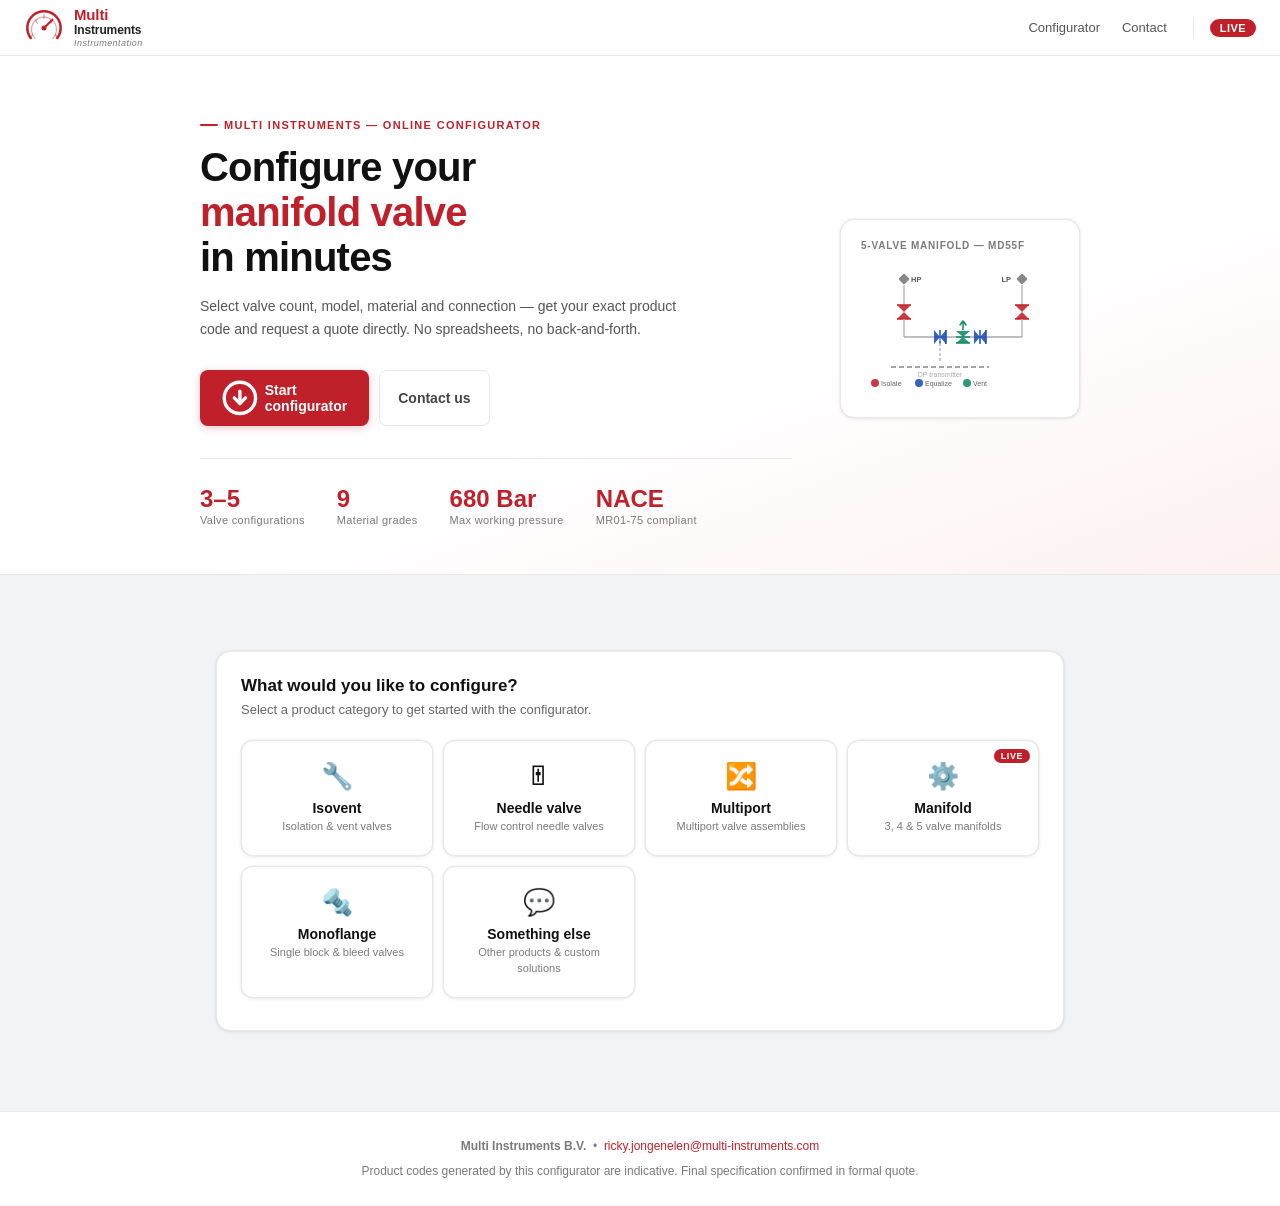
==== index.html @ bb95f956 "Add Multi Instruments product configurator website - index.html: full page with sticky topbar, gauge" ====
<!DOCTYPE html>
<html lang="en">
<head>
<meta charset="UTF-8">
<meta name="viewport" content="width=device-width,initial-scale=1">
<title>Multi Instruments — Product Configurator</title>
<link rel="stylesheet" href="style.css">
</head>
<body>

<!-- ── Topbar ──────────────────────────────────────────── -->
<header class="topbar">
  <a class="logo-wrap" href="#" onclick="reset();return false;">
    <!-- Multi Instruments logo mark -->
    <svg class="logo-mark" viewBox="0 0 48 48" fill="none" xmlns="http://www.w3.org/2000/svg">
      <!-- Outer arc (gauge face) -->
      <path d="M8 36 A20 20 0 1 1 40 36" stroke="#C0202A" stroke-width="3" fill="none" stroke-linecap="round"/>
      <!-- Inner arc -->
      <path d="M13 36 A15 15 0 1 1 35 36" stroke="#C0202A" stroke-width="1.5" fill="none" stroke-linecap="round" opacity="0.4"/>
      <!-- Gauge pointer -->
      <line x1="24" y1="24" x2="34" y2="14" stroke="#C0202A" stroke-width="2.5" stroke-linecap="round"/>
      <circle cx="24" cy="24" r="3" fill="#C0202A"/>
      <!-- Tick marks -->
      <line x1="8"  y1="36" x2="10" y2="32" stroke="#C0202A" stroke-width="1.5" stroke-linecap="round" opacity="0.5"/>
      <line x1="40" y1="36" x2="38" y2="32" stroke="#C0202A" stroke-width="1.5" stroke-linecap="round" opacity="0.5"/>
      <line x1="14" y1="15" x2="16" y2="18" stroke="#C0202A" stroke-width="1.5" stroke-linecap="round" opacity="0.5"/>
      <line x1="34" y1="15" x2="32" y2="18" stroke="#C0202A" stroke-width="1.5" stroke-linecap="round" opacity="0.5"/>
      <line x1="24" y1="8"  x2="24" y2="12" stroke="#C0202A" stroke-width="1.5" stroke-linecap="round" opacity="0.5"/>
    </svg>
    <div class="logo-text">
      <span class="l1">Multi</span>
      <span class="l2">Instruments</span>
      <span class="l3">Instrumentation</span>
    </div>
  </a>

  <div class="topbar-right">
    <nav class="topbar-nav">
      <a href="#configurator">Configurator</a>
      <a href="mailto:ricky.jongenelen@multi-instruments.com">Contact</a>
    </nav>
    <div class="topbar-divider"></div>
    <span class="topbar-badge">LIVE</span>
  </div>
</header>

<!-- ── Hero ────────────────────────────────────────────── -->
<section class="hero">
  <div class="hero-inner">
    <div class="hero-content">
      <div class="hero-eyebrow">Multi Instruments — Online Configurator</div>
      <h1>Configure your<br><em>manifold valve</em><br>in minutes</h1>
      <p class="hero-sub">
        Select valve count, model, material and connection — get your exact product code and request a quote directly. No spreadsheets, no back-and-forth.
      </p>
      <div class="hero-actions">
        <a class="btn-hero" href="#configurator">
          <svg viewBox="0 0 16 16" fill="none" xmlns="http://www.w3.org/2000/svg">
            <circle cx="8" cy="8" r="7" stroke="white" stroke-width="1.5"/>
            <polyline points="5.5,8 8,10.5 10.5,8" stroke="white" stroke-width="1.5" stroke-linecap="round" stroke-linejoin="round"/>
            <line x1="8" y1="5" x2="8" y2="10.5" stroke="white" stroke-width="1.5" stroke-linecap="round"/>
          </svg>
          Start configurator
        </a>
        <a class="btn-hero-ghost" href="mailto:ricky.jongenelen@multi-instruments.com">
          Contact us
        </a>
      </div>

      <div class="hero-specs">
        <div class="hero-spec">
          <div class="val">3–5</div>
          <div class="lbl">Valve configurations</div>
        </div>
        <div class="hero-spec">
          <div class="val">9</div>
          <div class="lbl">Material grades</div>
        </div>
        <div class="hero-spec">
          <div class="val">680 Bar</div>
          <div class="lbl">Max working pressure</div>
        </div>
        <div class="hero-spec">
          <div class="val">NACE</div>
          <div class="lbl">MR01-75 compliant</div>
        </div>
      </div>
    </div>

    <!-- Hero visual: mini manifold schematic -->
    <div class="hero-visual">
      <div class="hero-visual-inner">
        <div class="hero-visual-label">5-valve manifold — MD55F</div>
        <svg width="212" height="130" viewBox="0 0 212 130" xmlns="http://www.w3.org/2000/svg">
          <!-- Process connections -->
          <rect x="39" y="12" width="8" height="8" rx="1" fill="#888" transform="rotate(45,43,16)"/>
          <text x="50" y="19" font-size="7.5" font-weight="700" fill="#555" font-family="Arial,sans-serif">HP</text>
          <rect x="157" y="12" width="8" height="8" rx="1" fill="#888" transform="rotate(45,161,16)"/>
          <text x="150" y="19" font-size="7.5" font-weight="700" fill="#555" font-family="Arial,sans-serif" text-anchor="end">LP</text>

          <!-- Stems: process → ISO valves -->
          <line x1="43" y1="22" x2="43" y2="42" stroke="#bbb" stroke-width="1.5"/>
          <line x1="161" y1="22" x2="161" y2="42" stroke="#bbb" stroke-width="1.5"/>

          <!-- ISO valves (red bowtie, vertical) -->
          <line x1="36" y1="42" x2="50" y2="42" stroke="#C0202A" stroke-width="1.5"/>
          <polygon points="36,42 50,42 43,49" fill="#C0202A" opacity="0.88"/>
          <polygon points="36,56 50,56 43,49" fill="#C0202A" opacity="0.88"/>
          <line x1="36" y1="56" x2="50" y2="56" stroke="#C0202A" stroke-width="1.5"/>

          <line x1="154" y1="42" x2="168" y2="42" stroke="#C0202A" stroke-width="1.5"/>
          <polygon points="154,42 168,42 161,49" fill="#C0202A" opacity="0.88"/>
          <polygon points="154,56 168,56 161,49" fill="#C0202A" opacity="0.88"/>
          <line x1="154" y1="56" x2="168" y2="56" stroke="#C0202A" stroke-width="1.5"/>

          <!-- Stems: ISO → body -->
          <line x1="43" y1="56" x2="43" y2="74" stroke="#bbb" stroke-width="1.5"/>
          <line x1="161" y1="56" x2="161" y2="74" stroke="#bbb" stroke-width="1.5"/>

          <!-- Manifold body -->
          <line x1="43" y1="74" x2="161" y2="74" stroke="#aaa" stroke-width="1.5"/>

          <!-- EQ1 (blue, horizontal) -->
          <line x1="79" y1="67" x2="79" y2="81" stroke="#1a4db8" stroke-width="1.5"/>
          <polygon points="73,67 73,81 79,74" fill="#1a4db8" opacity="0.88"/>
          <polygon points="85,67 85,81 79,74" fill="#1a4db8" opacity="0.88"/>
          <line x1="85" y1="67" x2="85" y2="81" stroke="#1a4db8" stroke-width="1.5"/>

          <!-- VENT (green, vertical + arrow) -->
          <line x1="95" y1="74" x2="109" y2="74" stroke="#0e8a65" stroke-width="1.5"/>
          <polygon points="95,68 109,68 102,74" fill="#0e8a65" opacity="0.88"/>
          <polygon points="95,80 109,80 102,74" fill="#0e8a65" opacity="0.88"/>
          <line x1="95" y1="80" x2="109" y2="80" stroke="#0e8a65" stroke-width="1.5"/>
          <!-- vent arrow up -->
          <line x1="102" y1="58" x2="102" y2="67" stroke="#0e8a65" stroke-width="1.5"/>
          <polyline points="99,62 102,58 105,62" stroke="#0e8a65" stroke-width="1.5" fill="none" stroke-linecap="round" stroke-linejoin="round"/>

          <!-- EQ2 (blue, horizontal) -->
          <line x1="119" y1="67" x2="119" y2="81" stroke="#1a4db8" stroke-width="1.5"/>
          <polygon points="113,67 113,81 119,74" fill="#1a4db8" opacity="0.88"/>
          <polygon points="125,67 125,81 119,74" fill="#1a4db8" opacity="0.88"/>
          <line x1="125" y1="67" x2="125" y2="81" stroke="#1a4db8" stroke-width="1.5"/>

          <!-- Stem: body → instrument -->
          <line x1="79" y1="75" x2="79" y2="100" stroke="#bbb" stroke-width="1.5" stroke-dasharray="3,2"/>

          <!-- Instrument -->
          <line x1="30" y1="104" x2="128" y2="104" stroke="#888" stroke-width="1.5" stroke-dasharray="5,3"/>
          <text x="79" y="114" font-size="7" fill="#aaa" font-family="Arial,sans-serif" text-anchor="middle">DP transmitter</text>

          <!-- Legend -->
          <circle cx="14" cy="120" r="4" fill="#C0202A" opacity="0.88"/>
          <text x="20" y="123" font-size="7" fill="#666" font-family="Arial,sans-serif">Isolate</text>
          <circle cx="58" cy="120" r="4" fill="#1a4db8" opacity="0.88"/>
          <text x="64" y="123" font-size="7" fill="#666" font-family="Arial,sans-serif">Equalize</text>
          <circle cx="106" cy="120" r="4" fill="#0e8a65" opacity="0.88"/>
          <text x="112" y="123" font-size="7" fill="#666" font-family="Arial,sans-serif">Vent</text>
        </svg>
      </div>
    </div>
  </div>
</section>

<!-- ── Configurator ─────────────────────────────────────── -->
<section id="configurator">
  <div class="main">
    <div class="step-header">
      <div class="prog" id="prog"></div>
      <div class="prog-meta">
        <div class="prog-label" id="prog-label"></div>
        <div class="code-pill" id="code-pill" style="opacity:0">—</div>
      </div>
    </div>
    <div id="ct"></div>
  </div>
</section>

<!-- ── Footer ──────────────────────────────────────────── -->
<footer class="footer">
  <p>
    <strong>Multi Instruments B.V.</strong> &nbsp;&bull;&nbsp;
    <a href="mailto:ricky.jongenelen@multi-instruments.com">ricky.jongenelen@multi-instruments.com</a>
  </p>
  <p style="margin-top:4px;">Product codes generated by this configurator are indicative. Final specification confirmed in formal quote.</p>
</footer>

<script src="configurator.js"></script>
<script>render();</script>
</body>
</html>
---- style.css ----
/* ── Reset & Base ───────────────────────────────────────── */
*, *::before, *::after { box-sizing: border-box; margin: 0; padding: 0; }

:root {
  --red:     #C0202A;
  --red-dk:  #9a1820;
  --red-lt:  rgba(192,32,42,.08);
  --blue:    #1a4db8;
  --green:   #0e8a65;
  --border:  #e8e8e8;
  --bg:      #f2f3f5;
  --text:    #111;
  --muted:   #7a7a7a;
  --card-shadow: 0 1px 4px rgba(0,0,0,.07), 0 0 0 .5px rgba(0,0,0,.06);
}

html { scroll-behavior: smooth; }
body {
  font-family: Arial, sans-serif;
  background: var(--bg);
  color: var(--text);
  min-height: 100vh;
  -webkit-font-smoothing: antialiased;
}

/* ── Topbar ─────────────────────────────────────────────── */
.topbar {
  background: #fff;
  border-bottom: 1px solid var(--border);
  padding: 0 1.5rem;
  height: 56px;
  display: flex;
  align-items: center;
  justify-content: space-between;
  position: sticky;
  top: 0;
  z-index: 100;
}

.logo-wrap {
  display: flex;
  align-items: center;
  gap: 10px;
  text-decoration: none;
}
.logo-mark { width: 40px; height: 40px; flex-shrink: 0; }

.logo-text { display: flex; flex-direction: column; gap: 0; }
.logo-text .l1 {
  font-size: 15px; font-weight: 900; color: var(--red);
  font-family: "Arial Black", sans-serif;
  line-height: 1.1; letter-spacing: -.01em;
}
.logo-text .l2 {
  font-size: 12px; font-weight: 900; color: #222;
  font-family: "Arial Black", sans-serif;
  line-height: 1.1; letter-spacing: -.01em;
}
.logo-text .l3 {
  font-size: 9px; color: var(--muted);
  font-style: italic; letter-spacing: .05em; margin-top: 1px;
}

.topbar-right { display: flex; align-items: center; gap: 1rem; }
.topbar-nav { display: flex; gap: 2px; }
.topbar-nav a {
  font-size: 13px; color: #555; text-decoration: none;
  padding: 5px 10px; border-radius: 6px;
  transition: background .15s, color .15s;
}
.topbar-nav a:hover { background: var(--red-lt); color: var(--red); }

.topbar-divider { width: 1px; height: 20px; background: var(--border); }
.topbar-badge {
  font-size: 11px; background: var(--red); color: #fff;
  padding: 3px 10px; border-radius: 20px;
  font-weight: 700; letter-spacing: .04em;
}

/* ── Hero ───────────────────────────────────────────────── */
.hero {
  background: linear-gradient(160deg, #fff 60%, #fdf1f2 100%);
  border-bottom: 1px solid var(--border);
  padding: 3.5rem 1.5rem 3rem;
}

.hero-inner {
  max-width: 880px;
  margin: 0 auto;
  display: grid;
  grid-template-columns: 1fr auto;
  gap: 3rem;
  align-items: center;
}

.hero-eyebrow {
  display: inline-flex; align-items: center; gap: 6px;
  font-size: 11px; font-weight: 700; letter-spacing: .12em;
  text-transform: uppercase; color: var(--red);
  margin-bottom: .85rem;
}
.hero-eyebrow::before {
  content: ""; width: 18px; height: 2px; background: var(--red); border-radius: 1px;
}

.hero h1 {
  font-size: clamp(1.65rem, 3.5vw, 2.5rem);
  font-weight: 900;
  font-family: "Arial Black", sans-serif;
  color: var(--text);
  line-height: 1.13;
  margin-bottom: .9rem;
  letter-spacing: -.02em;
}
.hero h1 em { font-style: normal; color: var(--red); }

.hero-sub {
  font-size: 14px; color: #555; max-width: 480px;
  line-height: 1.7; margin-bottom: 1.75rem;
}

.hero-actions { display: flex; gap: 10px; flex-wrap: wrap; }

.btn-hero {
  display: inline-flex; align-items: center; gap: 7px;
  background: var(--red); color: #fff;
  padding: 10px 22px; border-radius: 8px;
  font-size: 14px; font-weight: 700; text-decoration: none;
  border: none; cursor: pointer; font-family: inherit;
  transition: background .15s, transform .1s, box-shadow .15s;
  box-shadow: 0 2px 8px rgba(192,32,42,.25);
}
.btn-hero:hover { background: var(--red-dk); transform: translateY(-1px); box-shadow: 0 4px 14px rgba(192,32,42,.3); }

.btn-hero-ghost {
  display: inline-flex; align-items: center; gap: 7px;
  background: transparent; color: #444;
  padding: 10px 18px; border-radius: 8px;
  font-size: 14px; font-weight: 600; text-decoration: none;
  border: 1px solid var(--border); cursor: pointer; font-family: inherit;
  transition: background .15s, border-color .15s;
}
.btn-hero-ghost:hover { background: #f5f5f5; border-color: #ccc; }

/* Spec badges in hero */
.hero-specs {
  display: flex; gap: 0; margin-top: 2rem;
  border-top: 1px solid var(--border); padding-top: 1.75rem;
  flex-wrap: wrap; gap: 2rem;
}
.hero-spec { text-align: left; }
.hero-spec .val {
  font-size: 24px; font-weight: 900; color: var(--red);
  font-family: "Arial Black", sans-serif; line-height: 1;
}
.hero-spec .lbl { font-size: 11px; color: var(--muted); margin-top: 3px; letter-spacing: .03em; }

/* Hero visual (right side) */
.hero-visual {
  width: 240px; flex-shrink: 0;
}
.hero-visual-inner {
  background: #fff;
  border: 1px solid var(--border);
  border-radius: 14px;
  padding: 1.25rem;
  box-shadow: var(--card-shadow);
}
.hero-visual-label {
  font-size: 10px; font-weight: 700; letter-spacing: .08em;
  text-transform: uppercase; color: var(--muted); margin-bottom: .75rem;
}

/* ── Configurator section ───────────────────────────────── */
#configurator { scroll-margin-top: 56px; }
.main { max-width: 880px; margin: 0 auto; padding: 1.75rem 1rem 4rem; }

/* ── Progress ───────────────────────────────────────────── */
.step-header { margin-bottom: 1.25rem; }
.prog { display: flex; gap: 3px; margin-bottom: .6rem; }
.ps {
  flex: 1; height: 3px; border-radius: 2px; background: #ddd;
  transition: background .3s, opacity .3s;
}
.ps.done   { background: var(--red); }
.ps.active { background: var(--red); opacity: .4; }
.prog-meta { display: flex; justify-content: space-between; align-items: center; }
.prog-label { font-size: 11px; color: var(--muted); letter-spacing: .05em; text-transform: uppercase; }
.code-pill {
  font-family: monospace; font-size: 11px;
  background: #111; color: var(--red);
  padding: 3px 10px; border-radius: 20px;
  letter-spacing: .05em; transition: opacity .3s;
}

/* ── Cards ──────────────────────────────────────────────── */
.card {
  background: #fff;
  border-radius: 14px;
  border: 1px solid var(--border);
  padding: 1.5rem;
  margin-bottom: 1rem;
  box-shadow: var(--card-shadow);
}

.stitle { font-size: 17px; font-weight: 700; color: var(--text); margin-bottom: 4px; }
.sdesc  { font-size: 13px; color: #666; margin-bottom: 1.25rem; line-height: 1.6; }

/* ── Landing grid ───────────────────────────────────────── */
.landing-grid {
  display: grid;
  grid-template-columns: repeat(auto-fit, minmax(165px, 1fr));
  gap: 10px; margin-bottom: .5rem;
}

.lcard {
  border: 1px solid var(--border); border-radius: 12px;
  padding: 1.25rem 1rem; cursor: pointer; text-align: center;
  position: relative; overflow: hidden; background: #fff;
  transition: border-color .15s, box-shadow .15s, transform .15s;
  box-shadow: var(--card-shadow);
}
.lcard:hover { border-color: var(--red); box-shadow: 0 4px 16px rgba(192,32,42,.1); transform: translateY(-1px); }
.lcard .licon { font-size: 26px; margin-bottom: 8px; }
.lcard .lname { font-size: 14px; font-weight: 700; color: var(--text); margin-bottom: 3px; }
.lcard .lsub  { font-size: 11px; color: var(--muted); line-height: 1.45; }

.live-badge {
  position: absolute; top: 8px; right: 8px;
  font-size: 9px; background: var(--red); color: #fff;
  padding: 2px 7px; border-radius: 10px;
  font-weight: 700; letter-spacing: .06em;
}

/* ── Valve type cards ───────────────────────────────────── */
.type-grid { display: grid; grid-template-columns: repeat(3, 1fr); gap: 10px; margin-bottom: 1.25rem; }

.tcard {
  border: 1px solid var(--border); border-radius: 12px;
  padding: 1.25rem 1rem 1rem; cursor: pointer; text-align: center;
  background: #fff; position: relative; overflow: hidden;
  transition: border-color .15s, box-shadow .15s, transform .15s;
  box-shadow: var(--card-shadow);
}
.tcard::before {
  content: ""; position: absolute; top: 0; left: 0; right: 0;
  height: 3px; background: #e0e0e0; transition: background .15s;
}
.tcard:hover { border-color: var(--red); box-shadow: 0 4px 14px rgba(192,32,42,.1); transform: translateY(-1px); }
.tcard:hover::before, .tcard.sel::before { background: var(--red); }
.tcard.sel { border-color: var(--red); background: #fffafa; }

.tc-num   { font-size: 42px; font-weight: 900; color: var(--red); line-height: 1.05; font-family: "Arial Black", monospace; }
.tc-label { font-size: 13px; font-weight: 700; color: var(--text); margin-top: 5px; }
.tc-sub   { font-size: 11px; color: var(--muted); margin-top: 3px; line-height: 1.4; }

/* ── Model grid ─────────────────────────────────────────── */
.og { display: grid; grid-template-columns: repeat(auto-fit, minmax(200px, 1fr)); gap: 10px; margin-bottom: 1.1rem; }

.oc {
  border: 1px solid var(--border); border-radius: 12px;
  padding: .9rem; cursor: pointer; background: #fff;
  transition: border-color .15s, box-shadow .15s, transform .12s;
  position: relative; box-shadow: var(--card-shadow);
}
.oc:hover { border-color: var(--red); box-shadow: 0 4px 14px rgba(192,32,42,.1); transform: translateY(-1px); }
.oc.sel   { border-color: var(--red); background: #fffafa; }
.oc.sel::after {
  content: "✓"; position: absolute; top: 9px; right: 11px;
  font-size: 12px; font-weight: 700; color: var(--red);
}
.oc .cc   { font-size: 13px; font-weight: 700; color: var(--red); font-family: monospace; letter-spacing: .05em; margin-bottom: 4px; }
.oc .cdiv { width: 100%; height: 1px; background: #f0f0f0; margin-bottom: 7px; }
.oc .cn   { font-size: 12px; font-weight: 700; color: var(--text); margin-bottom: 3px; }
.oc .cs   { font-size: 11px; color: var(--muted); line-height: 1.45; margin-bottom: 8px; }
.oc .valve-schema { border-radius: 8px; background: #f8f8f8; overflow: hidden; }

/* ── Option cards (smaller) ─────────────────────────────── */
.og2 { display: grid; grid-template-columns: repeat(auto-fit, minmax(148px, 1fr)); gap: 8px; margin-bottom: 1.1rem; }

.oc2 {
  border: 1px solid var(--border); border-radius: 10px;
  padding: .8rem; cursor: pointer; background: #fff;
  transition: border-color .15s, box-shadow .15s, transform .12s;
  position: relative; box-shadow: var(--card-shadow);
}
.oc2:hover { border-color: var(--red); box-shadow: 0 3px 10px rgba(192,32,42,.09); transform: translateY(-1px); }
.oc2.sel   { border-color: var(--red); background: #fffafa; }
.oc2.sel::after {
  content: "✓"; position: absolute; top: 8px; right: 10px;
  font-size: 11px; font-weight: 700; color: var(--red);
}
.oc2 .cc { font-size: 10px; font-weight: 700; color: var(--red); font-family: monospace; letter-spacing: .07em; margin-bottom: 4px; text-transform: uppercase; }
.oc2 .cn { font-size: 13px; font-weight: 600; color: var(--text); }
.oc2 .cs { font-size: 11px; color: var(--muted); margin-top: 2px; line-height: 1.45; }

/* ── Checkbox rows ──────────────────────────────────────── */
.chk-row {
  display: flex; align-items: flex-start; gap: 12px;
  padding: .75rem 1rem; border: 1px solid var(--border);
  border-radius: 9px; cursor: pointer; background: #fff;
  margin-bottom: 8px;
  transition: border-color .15s, box-shadow .15s;
  box-shadow: var(--card-shadow);
}
.chk-row:hover { border-color: var(--red); box-shadow: 0 2px 8px rgba(192,32,42,.08); }
.chk-row.sel   { border-color: var(--red); background: #fffafa; }

.chkbox {
  width: 18px; height: 18px; border-radius: 4px;
  border: 1.5px solid #ccc; background: #fff;
  flex-shrink: 0; margin-top: 1px;
  display: flex; align-items: center; justify-content: center;
  transition: background .15s, border-color .15s;
}
.chk-row.sel .chkbox { background: var(--red); border-color: var(--red); }
.chk-row.sel .chkbox::after {
  content: ""; display: block; width: 9px; height: 6px;
  border-left: 2px solid #fff; border-bottom: 2px solid #fff;
  transform: rotate(-45deg) translateY(-1px);
}

.chk-code {
  font-family: monospace; font-size: 10px; color: var(--red); font-weight: 700;
  background: var(--red-lt); padding: 1px 6px; border-radius: 4px; margin-left: 6px;
}

.note {
  font-size: 12px; color: #555; background: #f8f9fa;
  padding: 10px 14px; border-radius: 8px; margin-bottom: 1rem;
  line-height: 1.6; border-left: 3px solid var(--red);
}

/* ── Buttons ────────────────────────────────────────────── */
.nav { display: flex; gap: 8px; align-items: center; flex-wrap: wrap; padding-top: .25rem; }

.btn {
  padding: 9px 20px; border-radius: 8px; border: 1px solid #d0d0d0;
  background: #fff; cursor: pointer; font-size: 13px; color: #333;
  font-family: inherit; font-weight: 600;
  transition: background .15s, border-color .15s, transform .1s;
}
.btn:hover { background: #f5f5f5; border-color: #bbb; }
.btn.pri   { background: var(--red); color: #fff; border-color: var(--red); box-shadow: 0 2px 8px rgba(192,32,42,.2); }
.btn.pri:hover { background: var(--red-dk); border-color: var(--red-dk); box-shadow: 0 3px 12px rgba(192,32,42,.3); }
.btn.danger  { background: #fff; color: var(--red); border-color: #e0b8b8; }
.btn.danger:hover { background: #fff5f5; }
.btn:disabled { opacity: .35; cursor: default; pointer-events: none; }

/* ── Result card ────────────────────────────────────────── */
.result-card {
  background: #fff; border-radius: 14px; border: 1px solid var(--border);
  padding: 1.5rem; margin-bottom: 1rem; position: relative; overflow: hidden;
  box-shadow: var(--card-shadow);
}
.result-card::before {
  content: ""; position: absolute; top: 0; left: 0; right: 0; height: 3px; background: var(--red);
}

.rcode {
  font-family: monospace; font-size: 20px; font-weight: 700; color: var(--text);
  margin-bottom: .75rem; word-break: break-all; letter-spacing: .05em;
}

.segs { display: flex; flex-wrap: wrap; gap: 5px; margin-bottom: 1.1rem; }
.seg {
  font-size: 11px; padding: 3px 9px; border-radius: 20px;
  background: var(--red-lt); color: var(--red);
  font-family: monospace; font-weight: 700;
  border: 1px solid rgba(192,32,42,.15);
}
.seg.o {
  background: rgba(14,138,101,.08); color: var(--green);
  border-color: rgba(14,138,101,.18);
}

.st { width: 100%; font-size: 13px; border-collapse: collapse; }
.st td { padding: 7px 0; border-bottom: 1px solid #f0f0f0; vertical-align: top; }
.st td:first-child { color: var(--muted); width: 44%; font-size: 12px; }
.st tr:last-child td { border-bottom: none; }

.sec-title {
  font-size: 11px; font-weight: 700; color: var(--muted);
  text-transform: uppercase; letter-spacing: .08em;
  margin-bottom: .75rem; padding-bottom: .5rem; border-bottom: 1px solid #f0f0f0;
}

/* ── Quote list ─────────────────────────────────────────── */
.quote-list { margin-bottom: 1.25rem; }
.quote-item {
  display: flex; align-items: center; gap: 10px;
  padding: .75rem 1rem; border: 1px solid var(--border);
  border-radius: 9px; background: #fafafa; margin-bottom: 8px;
  box-shadow: var(--card-shadow);
}
.quote-item-num {
  width: 22px; height: 22px; border-radius: 50%;
  background: var(--red); color: #fff; font-size: 11px; font-weight: 700;
  display: flex; align-items: center; justify-content: center; flex-shrink: 0;
}
.quote-item-code { font-family: monospace; font-size: 13px; font-weight: 700; color: var(--text); flex: 1; }
.quote-item-del { background: none; border: none; cursor: pointer; color: #ccc; font-size: 16px; padding: 0 4px; transition: color .15s; }
.quote-item-del:hover { color: var(--red); }

/* ── Form ───────────────────────────────────────────────── */
.form-row { display: grid; grid-template-columns: 1fr 1fr; gap: 12px; }
.form-group { margin-bottom: .75rem; }
.form-group label { display: block; font-size: 12px; font-weight: 700; color: #555; margin-bottom: 5px; letter-spacing: .01em; }
.form-group input,
.form-group textarea {
  width: 100%; padding: 9px 12px; border: 1px solid #ddd;
  border-radius: 8px; font-size: 14px; font-family: inherit;
  color: #333; background: #fff;
  transition: border-color .15s, box-shadow .15s;
}
.form-group input:focus,
.form-group textarea:focus {
  outline: none; border-color: var(--red);
  box-shadow: 0 0 0 3px rgba(192,32,42,.1);
}
.form-group textarea { resize: vertical; min-height: 80px; }

/* ── Qty ────────────────────────────────────────────────── */
.qty-row { display: flex; align-items: center; gap: 8px; margin-bottom: 1.25rem; }
.qty-btn {
  width: 32px; height: 32px; border-radius: 8px; border: 1px solid #ddd;
  background: #fff; cursor: pointer; font-size: 18px; color: #555;
  display: flex; align-items: center; justify-content: center;
  transition: border-color .15s, color .15s, background .15s; flex-shrink: 0;
}
.qty-btn:hover { border-color: var(--red); color: var(--red); background: var(--red-lt); }
.qty-input {
  width: 64px; padding: 6px 10px; border: 1px solid #ddd;
  border-radius: 8px; font-size: 16px; font-weight: 700;
  text-align: center; font-family: inherit; color: var(--text);
}
.qty-input:focus { outline: none; border-color: var(--red); box-shadow: 0 0 0 3px rgba(192,32,42,.1); }

/* ── Success ────────────────────────────────────────────── */
.success-wrap { text-align: center; padding: 2.5rem 1rem; }
.success-icon {
  width: 60px; height: 60px; border-radius: 50%;
  background: rgba(14,138,101,.1); border: 2px solid var(--green);
  display: flex; align-items: center; justify-content: center;
  margin: 0 auto 1.25rem;
}
.success-icon::after {
  content: ""; display: block; width: 24px; height: 15px;
  border-left: 3px solid var(--green); border-bottom: 3px solid var(--green);
  transform: rotate(-45deg) translateY(-3px);
}
.success-wrap h3 { font-size: 19px; font-weight: 700; color: var(--text); margin-bottom: .5rem; }
.success-wrap p  { font-size: 13px; color: #666; line-height: 1.7; margin-bottom: 1.5rem; }

.err-msg {
  font-size: 12px; color: var(--red); margin-top: 8px;
  padding: 8px 12px; background: rgba(192,32,42,.05);
  border-radius: 8px; border: 1px solid rgba(192,32,42,.18);
}

/* ── Legend ─────────────────────────────────────────────── */
.legend { display: flex; gap: 14px; flex-wrap: wrap; margin-bottom: 1rem; align-items: center; }
.legend-item { display: flex; align-items: center; gap: 5px; font-size: 11px; color: #555; }
.legend-dot { width: 10px; height: 10px; border-radius: 50%; flex-shrink: 0; }

/* ── Footer ─────────────────────────────────────────────── */
.footer {
  background: #fff; border-top: 1px solid var(--border);
  padding: 1.5rem; text-align: center;
  font-size: 12px; color: var(--muted); line-height: 1.7;
}
.footer a { color: var(--red); text-decoration: none; }
.footer a:hover { text-decoration: underline; }

/* ── Responsive ─────────────────────────────────────────── */
@media (max-width: 720px) {
  .hero-inner { grid-template-columns: 1fr; }
  .hero-visual { display: none; }
  .form-row { grid-template-columns: 1fr; }
  .topbar-nav { display: none; }
  .topbar-divider { display: none; }
}
@media (max-width: 480px) {
  .type-grid { grid-template-columns: repeat(3, 1fr); gap: 6px; }
  .hero { padding: 2rem 1rem 1.75rem; }
  .hero h1 { font-size: 1.55rem; }
  .hero-specs { gap: 1.25rem; }
  .nav { flex-direction: column; align-items: stretch; }
  .nav .btn { text-align: center; }
}
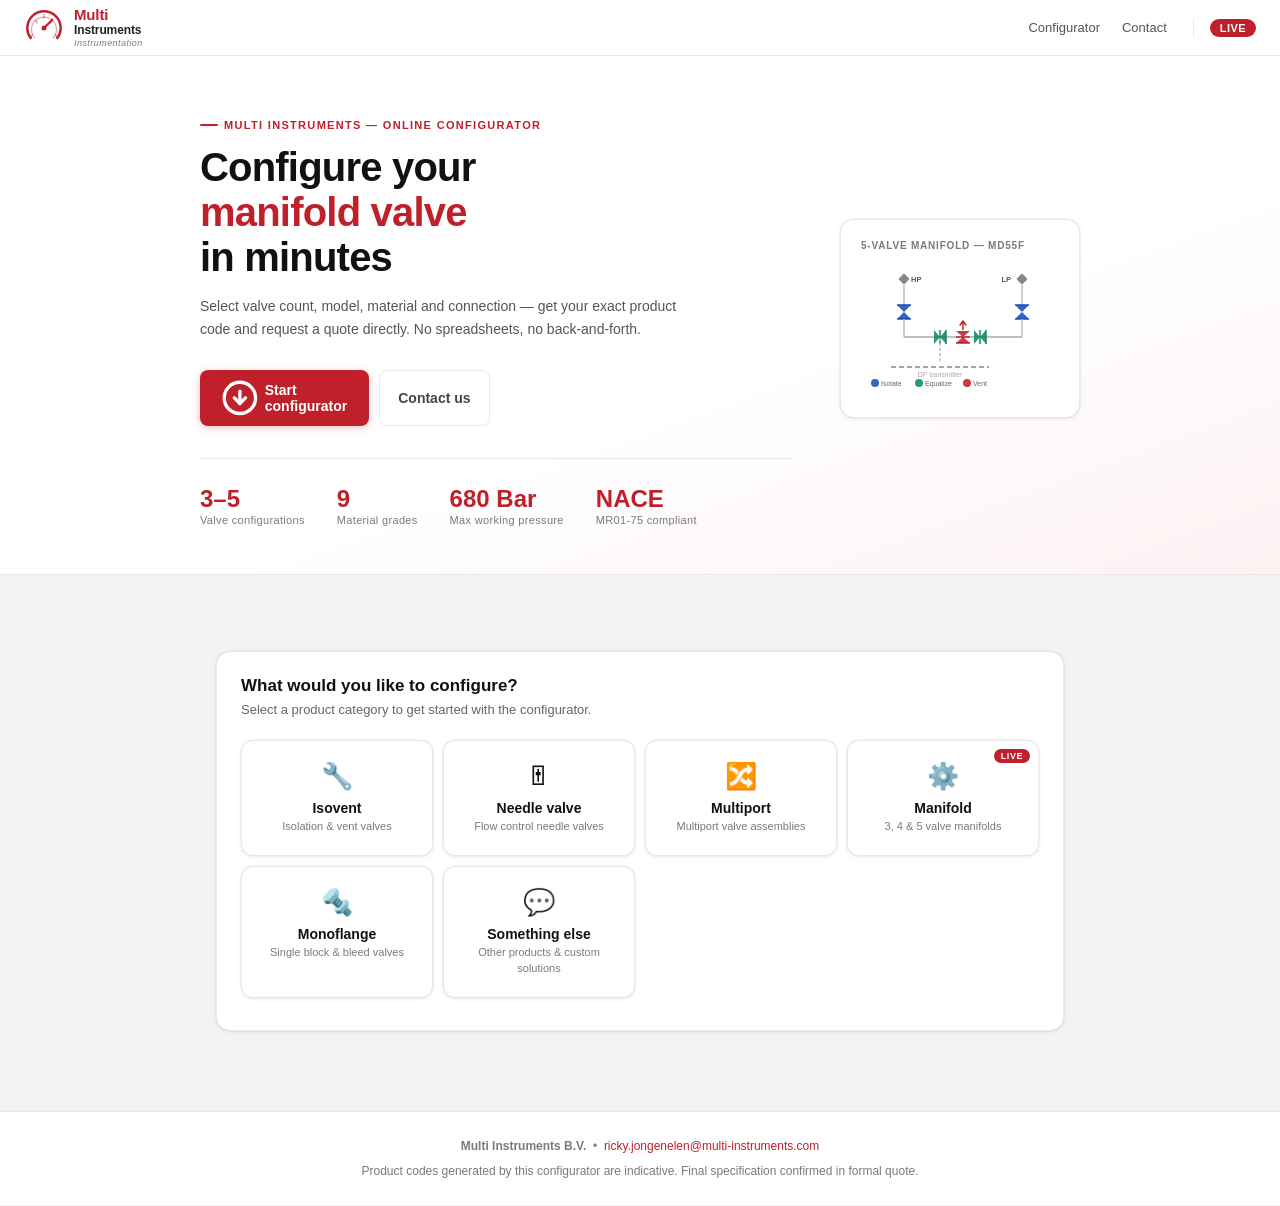
==== commit 89cfac4f: "Fix valve colour coding: ISO=blue, EQ=green, VENT=red https://claude.ai/code/session_01AKnHpvUESQ128" ====
--- a/index.html
+++ b/index.html
@@ -102,16 +102,16 @@
           <line x1="43" y1="22" x2="43" y2="42" stroke="#bbb" stroke-width="1.5"/>
           <line x1="161" y1="22" x2="161" y2="42" stroke="#bbb" stroke-width="1.5"/>
 
-          <!-- ISO valves (red bowtie, vertical) -->
-          <line x1="36" y1="42" x2="50" y2="42" stroke="#C0202A" stroke-width="1.5"/>
-          <polygon points="36,42 50,42 43,49" fill="#C0202A" opacity="0.88"/>
-          <polygon points="36,56 50,56 43,49" fill="#C0202A" opacity="0.88"/>
-          <line x1="36" y1="56" x2="50" y2="56" stroke="#C0202A" stroke-width="1.5"/>
+          <!-- ISO valves (blue bowtie, vertical) -->
+          <line x1="36" y1="42" x2="50" y2="42" stroke="#1a4db8" stroke-width="1.5"/>
+          <polygon points="36,42 50,42 43,49" fill="#1a4db8" opacity="0.88"/>
+          <polygon points="36,56 50,56 43,49" fill="#1a4db8" opacity="0.88"/>
+          <line x1="36" y1="56" x2="50" y2="56" stroke="#1a4db8" stroke-width="1.5"/>
 
-          <line x1="154" y1="42" x2="168" y2="42" stroke="#C0202A" stroke-width="1.5"/>
-          <polygon points="154,42 168,42 161,49" fill="#C0202A" opacity="0.88"/>
-          <polygon points="154,56 168,56 161,49" fill="#C0202A" opacity="0.88"/>
-          <line x1="154" y1="56" x2="168" y2="56" stroke="#C0202A" stroke-width="1.5"/>
+          <line x1="154" y1="42" x2="168" y2="42" stroke="#1a4db8" stroke-width="1.5"/>
+          <polygon points="154,42 168,42 161,49" fill="#1a4db8" opacity="0.88"/>
+          <polygon points="154,56 168,56 161,49" fill="#1a4db8" opacity="0.88"/>
+          <line x1="154" y1="56" x2="168" y2="56" stroke="#1a4db8" stroke-width="1.5"/>
 
           <!-- Stems: ISO → body -->
           <line x1="43" y1="56" x2="43" y2="74" stroke="#bbb" stroke-width="1.5"/>
@@ -120,26 +120,26 @@
           <!-- Manifold body -->
           <line x1="43" y1="74" x2="161" y2="74" stroke="#aaa" stroke-width="1.5"/>
 
-          <!-- EQ1 (blue, horizontal) -->
-          <line x1="79" y1="67" x2="79" y2="81" stroke="#1a4db8" stroke-width="1.5"/>
-          <polygon points="73,67 73,81 79,74" fill="#1a4db8" opacity="0.88"/>
-          <polygon points="85,67 85,81 79,74" fill="#1a4db8" opacity="0.88"/>
-          <line x1="85" y1="67" x2="85" y2="81" stroke="#1a4db8" stroke-width="1.5"/>
+          <!-- EQ1 (green, horizontal) -->
+          <line x1="79" y1="67" x2="79" y2="81" stroke="#0e8a65" stroke-width="1.5"/>
+          <polygon points="73,67 73,81 79,74" fill="#0e8a65" opacity="0.88"/>
+          <polygon points="85,67 85,81 79,74" fill="#0e8a65" opacity="0.88"/>
+          <line x1="85" y1="67" x2="85" y2="81" stroke="#0e8a65" stroke-width="1.5"/>
 
-          <!-- VENT (green, vertical + arrow) -->
-          <line x1="95" y1="74" x2="109" y2="74" stroke="#0e8a65" stroke-width="1.5"/>
-          <polygon points="95,68 109,68 102,74" fill="#0e8a65" opacity="0.88"/>
-          <polygon points="95,80 109,80 102,74" fill="#0e8a65" opacity="0.88"/>
-          <line x1="95" y1="80" x2="109" y2="80" stroke="#0e8a65" stroke-width="1.5"/>
+          <!-- VENT (red, vertical + arrow) -->
+          <line x1="95" y1="74" x2="109" y2="74" stroke="#C0202A" stroke-width="1.5"/>
+          <polygon points="95,68 109,68 102,74" fill="#C0202A" opacity="0.88"/>
+          <polygon points="95,80 109,80 102,74" fill="#C0202A" opacity="0.88"/>
+          <line x1="95" y1="80" x2="109" y2="80" stroke="#C0202A" stroke-width="1.5"/>
           <!-- vent arrow up -->
-          <line x1="102" y1="58" x2="102" y2="67" stroke="#0e8a65" stroke-width="1.5"/>
-          <polyline points="99,62 102,58 105,62" stroke="#0e8a65" stroke-width="1.5" fill="none" stroke-linecap="round" stroke-linejoin="round"/>
+          <line x1="102" y1="58" x2="102" y2="67" stroke="#C0202A" stroke-width="1.5"/>
+          <polyline points="99,62 102,58 105,62" stroke="#C0202A" stroke-width="1.5" fill="none" stroke-linecap="round" stroke-linejoin="round"/>
 
-          <!-- EQ2 (blue, horizontal) -->
-          <line x1="119" y1="67" x2="119" y2="81" stroke="#1a4db8" stroke-width="1.5"/>
-          <polygon points="113,67 113,81 119,74" fill="#1a4db8" opacity="0.88"/>
-          <polygon points="125,67 125,81 119,74" fill="#1a4db8" opacity="0.88"/>
-          <line x1="125" y1="67" x2="125" y2="81" stroke="#1a4db8" stroke-width="1.5"/>
+          <!-- EQ2 (green, horizontal) -->
+          <line x1="119" y1="67" x2="119" y2="81" stroke="#0e8a65" stroke-width="1.5"/>
+          <polygon points="113,67 113,81 119,74" fill="#0e8a65" opacity="0.88"/>
+          <polygon points="125,67 125,81 119,74" fill="#0e8a65" opacity="0.88"/>
+          <line x1="125" y1="67" x2="125" y2="81" stroke="#0e8a65" stroke-width="1.5"/>
 
           <!-- Stem: body → instrument -->
           <line x1="79" y1="75" x2="79" y2="100" stroke="#bbb" stroke-width="1.5" stroke-dasharray="3,2"/>
@@ -149,11 +149,11 @@
           <text x="79" y="114" font-size="7" fill="#aaa" font-family="Arial,sans-serif" text-anchor="middle">DP transmitter</text>
 
           <!-- Legend -->
-          <circle cx="14" cy="120" r="4" fill="#C0202A" opacity="0.88"/>
+          <circle cx="14" cy="120" r="4" fill="#1a4db8" opacity="0.88"/>
           <text x="20" y="123" font-size="7" fill="#666" font-family="Arial,sans-serif">Isolate</text>
-          <circle cx="58" cy="120" r="4" fill="#1a4db8" opacity="0.88"/>
+          <circle cx="58" cy="120" r="4" fill="#0e8a65" opacity="0.88"/>
           <text x="64" y="123" font-size="7" fill="#666" font-family="Arial,sans-serif">Equalize</text>
-          <circle cx="106" cy="120" r="4" fill="#0e8a65" opacity="0.88"/>
+          <circle cx="106" cy="120" r="4" fill="#C0202A" opacity="0.88"/>
           <text x="112" y="123" font-size="7" fill="#666" font-family="Arial,sans-serif">Vent</text>
         </svg>
       </div>
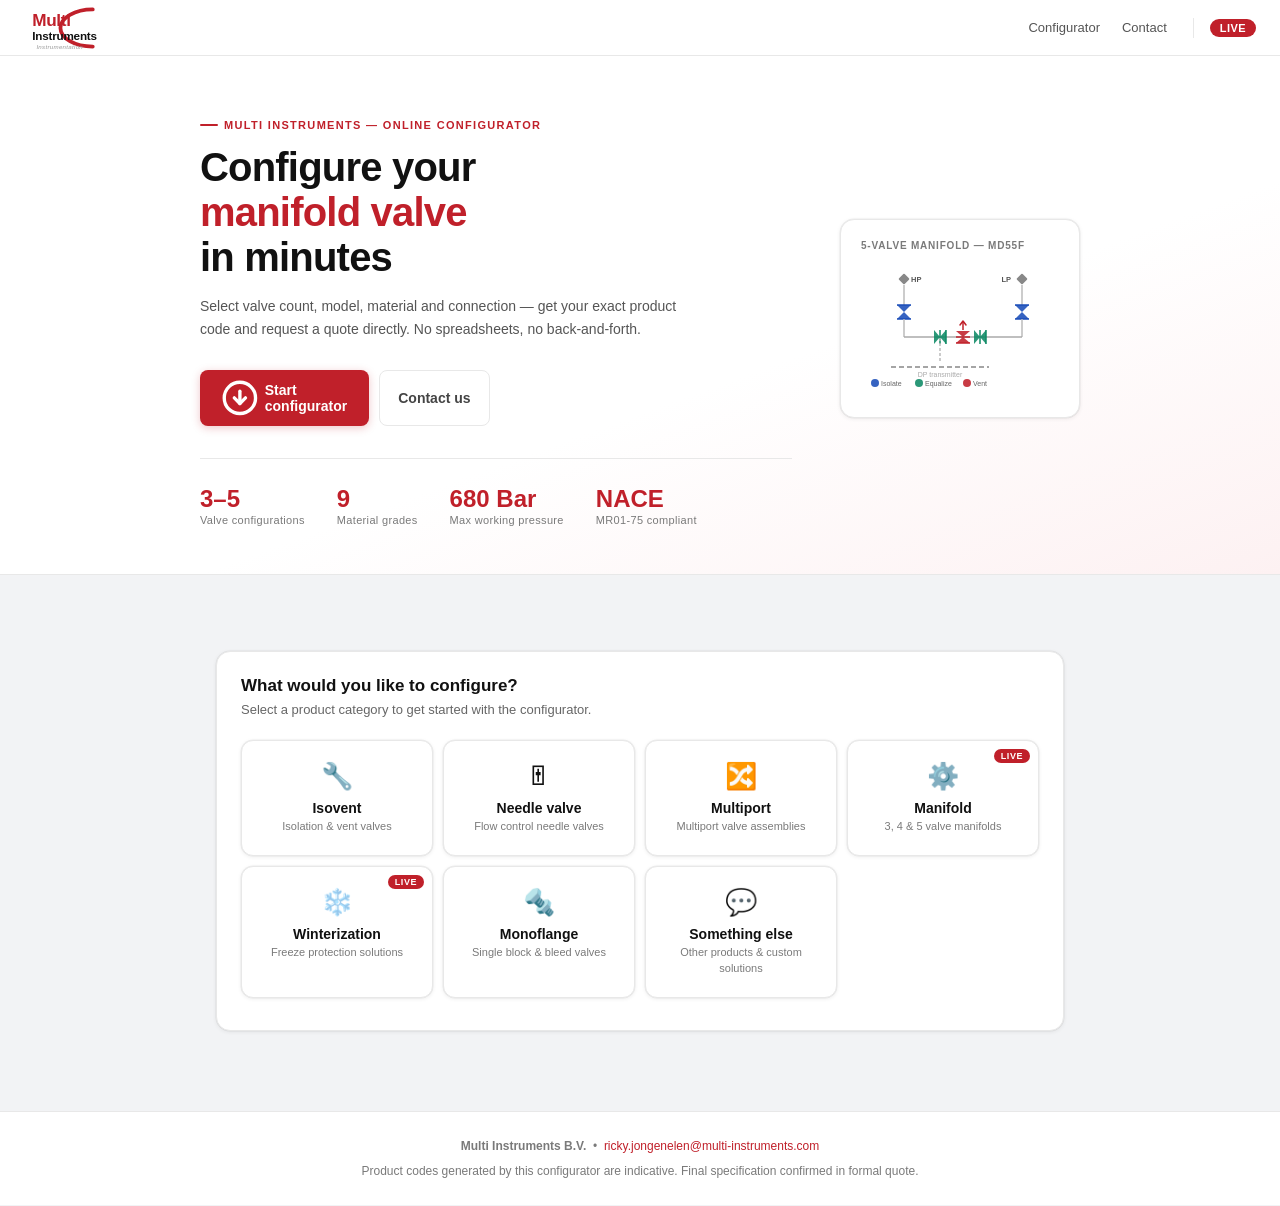
==== commit 449190e9: "Three UX fixes: logo, navigation, winterization order - Logo: replace gauge SVG with accurate Multi " ====
--- a/index.html
+++ b/index.html
@@ -11,27 +11,17 @@
 <!-- ── Topbar ──────────────────────────────────────────── -->
 <header class="topbar">
   <a class="logo-wrap" href="#" onclick="reset();return false;">
-    <!-- Multi Instruments logo mark -->
-    <svg class="logo-mark" viewBox="0 0 48 48" fill="none" xmlns="http://www.w3.org/2000/svg">
-      <!-- Outer arc (gauge face) -->
-      <path d="M8 36 A20 20 0 1 1 40 36" stroke="#C0202A" stroke-width="3" fill="none" stroke-linecap="round"/>
-      <!-- Inner arc -->
-      <path d="M13 36 A15 15 0 1 1 35 36" stroke="#C0202A" stroke-width="1.5" fill="none" stroke-linecap="round" opacity="0.4"/>
-      <!-- Gauge pointer -->
-      <line x1="24" y1="24" x2="34" y2="14" stroke="#C0202A" stroke-width="2.5" stroke-linecap="round"/>
-      <circle cx="24" cy="24" r="3" fill="#C0202A"/>
-      <!-- Tick marks -->
-      <line x1="8"  y1="36" x2="10" y2="32" stroke="#C0202A" stroke-width="1.5" stroke-linecap="round" opacity="0.5"/>
-      <line x1="40" y1="36" x2="38" y2="32" stroke="#C0202A" stroke-width="1.5" stroke-linecap="round" opacity="0.5"/>
-      <line x1="14" y1="15" x2="16" y2="18" stroke="#C0202A" stroke-width="1.5" stroke-linecap="round" opacity="0.5"/>
-      <line x1="34" y1="15" x2="32" y2="18" stroke="#C0202A" stroke-width="1.5" stroke-linecap="round" opacity="0.5"/>
-      <line x1="24" y1="8"  x2="24" y2="12" stroke="#C0202A" stroke-width="1.5" stroke-linecap="round" opacity="0.5"/>
+    <!-- Multi Instruments logo — SVG recreation -->
+    <svg viewBox="0 0 158 64" fill="none" xmlns="http://www.w3.org/2000/svg" style="height:44px;width:auto;flex-shrink:0;">
+      <!-- Red arc: wraps top/left/bottom, opens to the right -->
+      <path d="M100,5 A47,27 0 1 0 100,59" stroke="#C0202A" stroke-width="5.5" fill="none" stroke-linecap="round"/>
+      <!-- "Multi" bold red -->
+      <text x="12" y="29" font-family="Arial Black,Arial,sans-serif" font-weight="900" font-size="25" fill="#C0202A" letter-spacing="-0.5">Multi</text>
+      <!-- "Instruments" bold dark -->
+      <text x="12" y="50" font-family="Arial Black,Arial,sans-serif" font-weight="900" font-size="17" fill="#111" letter-spacing="-0.3">Instruments</text>
+      <!-- "Instrumentation" italic small -->
+      <text x="18" y="62" font-family="Arial,sans-serif" font-style="italic" font-size="9" fill="#999" letter-spacing="0.4">Instrumentation</text>
     </svg>
-    <div class="logo-text">
-      <span class="l1">Multi</span>
-      <span class="l2">Instruments</span>
-      <span class="l3">Instrumentation</span>
-    </div>
   </a>
 
   <div class="topbar-right">
--- a/style.css
+++ b/style.css
@@ -479,6 +479,8 @@
   .form-row { grid-template-columns: 1fr; }
   .topbar-nav { display: none; }
   .topbar-divider { display: none; }
+  .w-layout { grid-template-columns: 1fr !important; }
+  .w-opts { grid-template-columns: repeat(2,1fr) !important; }
 }
 @media (max-width: 480px) {
   .type-grid { grid-template-columns: repeat(3, 1fr); gap: 6px; }
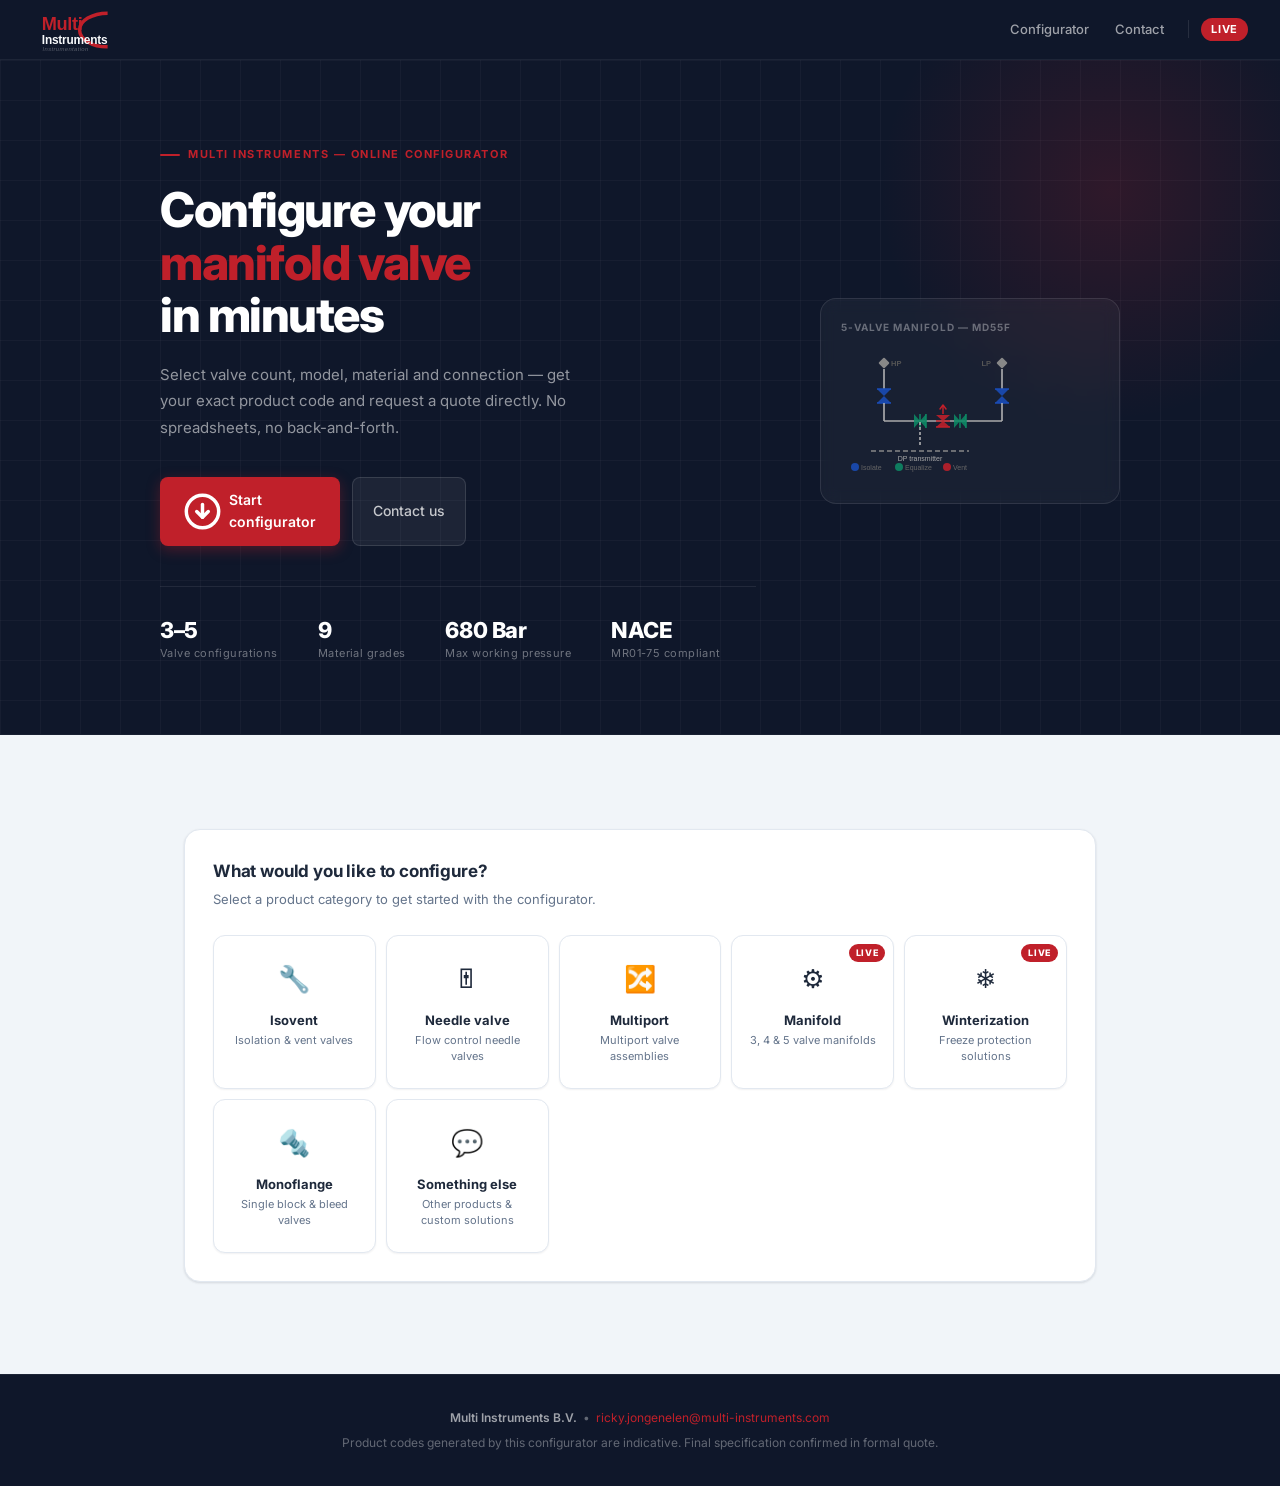
==== commit ec15ee62: "Fix back button landing return, add two-step winterization flow, update logo and premium design - go" ====
--- a/index.html
+++ b/index.html
@@ -12,15 +12,15 @@
 <header class="topbar">
   <a class="logo-wrap" href="#" onclick="reset();return false;">
     <!-- Multi Instruments logo — SVG recreation -->
-    <svg viewBox="0 0 158 64" fill="none" xmlns="http://www.w3.org/2000/svg" style="height:44px;width:auto;flex-shrink:0;">
-      <!-- Red arc: wraps top/left/bottom, opens to the right -->
-      <path d="M100,5 A47,27 0 1 0 100,59" stroke="#C0202A" stroke-width="5.5" fill="none" stroke-linecap="round"/>
+    <svg viewBox="0 0 172 60" fill="none" xmlns="http://www.w3.org/2000/svg" style="height:42px;width:auto;flex-shrink:0;">
+      <!-- Red C-arc: opens to the right -->
+      <path d="M108,6 A40,24 0 1 0 108,54" stroke="#C0202A" stroke-width="5" fill="none" stroke-linecap="butt"/>
       <!-- "Multi" bold red -->
-      <text x="12" y="29" font-family="Arial Black,Arial,sans-serif" font-weight="900" font-size="25" fill="#C0202A" letter-spacing="-0.5">Multi</text>
-      <!-- "Instruments" bold dark -->
-      <text x="12" y="50" font-family="Arial Black,Arial,sans-serif" font-weight="900" font-size="17" fill="#111" letter-spacing="-0.3">Instruments</text>
-      <!-- "Instrumentation" italic small -->
-      <text x="18" y="62" font-family="Arial,sans-serif" font-style="italic" font-size="9" fill="#999" letter-spacing="0.4">Instrumentation</text>
+      <text x="14" y="30" font-family="Arial Black,Arial,sans-serif" font-weight="900" font-size="26" fill="#C0202A" letter-spacing="-0.5">Multi</text>
+      <!-- "Instruments" bold dark, slightly smaller -->
+      <text x="14" y="50" font-family="Arial Black,Arial,sans-serif" font-weight="900" font-size="17" fill="#f8fafc" letter-spacing="-0.3">Instruments</text>
+      <!-- "Instrumentation" italic small, muted -->
+      <text x="15" y="60" font-family="Arial,sans-serif" font-style="italic" font-size="8.5" fill="rgba(255,255,255,0.3)" letter-spacing="0.5">Instrumentation</text>
     </svg>
   </a>
 
--- a/style.css
+++ b/style.css
@@ -1,34 +1,47 @@
-/* ── Reset & Base ───────────────────────────────────────── */
+@import url('https://fonts.googleapis.com/css2?family=Inter:wght@400;500;600;700;800;900&display=swap');
+
+/* ── Reset ──────────────────────────────────────────────── */
 *, *::before, *::after { box-sizing: border-box; margin: 0; padding: 0; }
 
 :root {
-  --red:     #C0202A;
-  --red-dk:  #9a1820;
-  --red-lt:  rgba(192,32,42,.08);
-  --blue:    #1a4db8;
-  --green:   #0e8a65;
-  --border:  #e8e8e8;
-  --bg:      #f2f3f5;
-  --text:    #111;
-  --muted:   #7a7a7a;
-  --card-shadow: 0 1px 4px rgba(0,0,0,.07), 0 0 0 .5px rgba(0,0,0,.06);
+  --red:        #C0202A;
+  --red-dk:     #991a21;
+  --red-lt:     rgba(192,32,42,.07);
+  --navy:       #0f172a;
+  --navy-mid:   #1e293b;
+  --text:       #1e293b;
+  --muted:      #64748b;
+  --subtle:     #94a3b8;
+  --border:     #e2e8f0;
+  --bg:         #f1f5f9;
+  --card:       #ffffff;
+  --shadow-xs:  0 1px 2px rgba(15,23,42,.06);
+  --shadow-sm:  0 1px 3px rgba(15,23,42,.08), 0 1px 2px rgba(15,23,42,.05);
+  --shadow-md:  0 4px 16px rgba(15,23,42,.08), 0 2px 4px rgba(15,23,42,.05);
+  --r:          12px;
+  --r-sm:       8px;
+  --r-lg:       16px;
 }
 
 html { scroll-behavior: smooth; }
+
 body {
-  font-family: Arial, sans-serif;
+  font-family: 'Inter', system-ui, -apple-system, BlinkMacSystemFont, 'Segoe UI', sans-serif;
   background: var(--bg);
   color: var(--text);
   min-height: 100vh;
+  font-size: 14px;
+  line-height: 1.6;
   -webkit-font-smoothing: antialiased;
+  -moz-osx-font-smoothing: grayscale;
 }
 
 /* ── Topbar ─────────────────────────────────────────────── */
 .topbar {
-  background: #fff;
-  border-bottom: 1px solid var(--border);
-  padding: 0 1.5rem;
-  height: 56px;
+  background: var(--navy);
+  border-bottom: 1px solid rgba(255,255,255,.06);
+  padding: 0 2rem;
+  height: 60px;
   display: flex;
   align-items: center;
   justify-content: space-between;
@@ -37,456 +50,494 @@
   z-index: 100;
 }
 
-.logo-wrap {
-  display: flex;
-  align-items: center;
-  gap: 10px;
-  text-decoration: none;
-}
-.logo-mark { width: 40px; height: 40px; flex-shrink: 0; }
-
-.logo-text { display: flex; flex-direction: column; gap: 0; }
-.logo-text .l1 {
-  font-size: 15px; font-weight: 900; color: var(--red);
-  font-family: "Arial Black", sans-serif;
-  line-height: 1.1; letter-spacing: -.01em;
-}
-.logo-text .l2 {
-  font-size: 12px; font-weight: 900; color: #222;
-  font-family: "Arial Black", sans-serif;
-  line-height: 1.1; letter-spacing: -.01em;
-}
-.logo-text .l3 {
-  font-size: 9px; color: var(--muted);
-  font-style: italic; letter-spacing: .05em; margin-top: 1px;
-}
-
-.topbar-right { display: flex; align-items: center; gap: 1rem; }
+.logo-wrap { display: flex; align-items: center; gap: 0; text-decoration: none; }
+
+.topbar-right { display: flex; align-items: center; gap: 8px; }
 .topbar-nav { display: flex; gap: 2px; }
 .topbar-nav a {
-  font-size: 13px; color: #555; text-decoration: none;
-  padding: 5px 10px; border-radius: 6px;
-  transition: background .15s, color .15s;
-}
-.topbar-nav a:hover { background: var(--red-lt); color: var(--red); }
-
-.topbar-divider { width: 1px; height: 20px; background: var(--border); }
+  font-size: 13px; color: rgba(255,255,255,.6);
+  text-decoration: none; padding: 6px 12px;
+  border-radius: var(--r-sm); font-weight: 500;
+  transition: color .15s, background .15s;
+}
+.topbar-nav a:hover { color: #fff; background: rgba(255,255,255,.08); }
+.topbar-divider { width: 1px; height: 18px; background: rgba(255,255,255,.1); margin: 0 4px; }
 .topbar-badge {
-  font-size: 11px; background: var(--red); color: #fff;
+  font-size: 11px; font-weight: 700; letter-spacing: .06em;
+  background: var(--red); color: #fff;
   padding: 3px 10px; border-radius: 20px;
-  font-weight: 700; letter-spacing: .04em;
 }
 
 /* ── Hero ───────────────────────────────────────────────── */
 .hero {
-  background: linear-gradient(160deg, #fff 60%, #fdf1f2 100%);
-  border-bottom: 1px solid var(--border);
-  padding: 3.5rem 1.5rem 3rem;
+  background: var(--navy);
+  border-bottom: 1px solid rgba(255,255,255,.04);
+  padding: 5rem 2rem 4.5rem;
+  position: relative;
+  overflow: hidden;
+}
+
+/* Subtle grid pattern */
+.hero::before {
+  content: '';
+  position: absolute; inset: 0;
+  background-image:
+    linear-gradient(rgba(255,255,255,.03) 1px, transparent 1px),
+    linear-gradient(90deg, rgba(255,255,255,.03) 1px, transparent 1px);
+  background-size: 40px 40px;
+  pointer-events: none;
+}
+
+/* Red glow in top-right */
+.hero::after {
+  content: '';
+  position: absolute;
+  top: -120px; right: -80px;
+  width: 500px; height: 500px;
+  background: radial-gradient(circle, rgba(192,32,42,.18) 0%, transparent 65%);
+  pointer-events: none;
 }
 
 .hero-inner {
-  max-width: 880px;
-  margin: 0 auto;
+  max-width: 960px; margin: 0 auto;
   display: grid;
-  grid-template-columns: 1fr auto;
-  gap: 3rem;
+  grid-template-columns: 1fr 300px;
+  gap: 4rem;
   align-items: center;
+  position: relative; z-index: 1;
 }
 
 .hero-eyebrow {
-  display: inline-flex; align-items: center; gap: 6px;
-  font-size: 11px; font-weight: 700; letter-spacing: .12em;
+  display: inline-flex; align-items: center; gap: 8px;
+  font-size: 11px; font-weight: 700; letter-spacing: .14em;
   text-transform: uppercase; color: var(--red);
-  margin-bottom: .85rem;
+  margin-bottom: 1.25rem;
 }
 .hero-eyebrow::before {
-  content: ""; width: 18px; height: 2px; background: var(--red); border-radius: 1px;
+  content: ''; width: 20px; height: 2px;
+  background: var(--red); border-radius: 1px; flex-shrink: 0;
 }
 
 .hero h1 {
-  font-size: clamp(1.65rem, 3.5vw, 2.5rem);
-  font-weight: 900;
-  font-family: "Arial Black", sans-serif;
-  color: var(--text);
-  line-height: 1.13;
-  margin-bottom: .9rem;
-  letter-spacing: -.02em;
+  font-size: clamp(2rem, 4vw, 3rem);
+  font-weight: 800;
+  color: #fff;
+  line-height: 1.1;
+  letter-spacing: -.03em;
+  margin-bottom: 1.25rem;
 }
 .hero h1 em { font-style: normal; color: var(--red); }
 
 .hero-sub {
-  font-size: 14px; color: #555; max-width: 480px;
-  line-height: 1.7; margin-bottom: 1.75rem;
-}
-
-.hero-actions { display: flex; gap: 10px; flex-wrap: wrap; }
+  font-size: 15px; color: rgba(255,255,255,.55);
+  line-height: 1.75; margin-bottom: 2.25rem; max-width: 440px;
+}
+
+.hero-actions { display: flex; gap: 12px; flex-wrap: wrap; }
 
 .btn-hero {
-  display: inline-flex; align-items: center; gap: 7px;
+  display: inline-flex; align-items: center; gap: 8px;
   background: var(--red); color: #fff;
-  padding: 10px 22px; border-radius: 8px;
-  font-size: 14px; font-weight: 700; text-decoration: none;
-  border: none; cursor: pointer; font-family: inherit;
-  transition: background .15s, transform .1s, box-shadow .15s;
-  box-shadow: 0 2px 8px rgba(192,32,42,.25);
-}
-.btn-hero:hover { background: var(--red-dk); transform: translateY(-1px); box-shadow: 0 4px 14px rgba(192,32,42,.3); }
+  padding: 12px 24px; border-radius: var(--r-sm);
+  font-size: 14px; font-weight: 600;
+  text-decoration: none; border: none; cursor: pointer; font-family: inherit;
+  transition: background .15s, transform .12s, box-shadow .15s;
+  box-shadow: 0 4px 14px rgba(192,32,42,.35);
+}
+.btn-hero:hover { background: var(--red-dk); transform: translateY(-1px); box-shadow: 0 6px 20px rgba(192,32,42,.4); }
 
 .btn-hero-ghost {
-  display: inline-flex; align-items: center; gap: 7px;
-  background: transparent; color: #444;
-  padding: 10px 18px; border-radius: 8px;
-  font-size: 14px; font-weight: 600; text-decoration: none;
-  border: 1px solid var(--border); cursor: pointer; font-family: inherit;
-  transition: background .15s, border-color .15s;
-}
-.btn-hero-ghost:hover { background: #f5f5f5; border-color: #ccc; }
-
-/* Spec badges in hero */
+  display: inline-flex; align-items: center; gap: 8px;
+  background: rgba(255,255,255,.06); color: rgba(255,255,255,.75);
+  padding: 12px 20px; border-radius: var(--r-sm);
+  font-size: 14px; font-weight: 500;
+  text-decoration: none; border: 1px solid rgba(255,255,255,.12);
+  cursor: pointer; font-family: inherit;
+  transition: background .15s, color .15s, border-color .15s;
+}
+.btn-hero-ghost:hover { background: rgba(255,255,255,.1); color: #fff; border-color: rgba(255,255,255,.2); }
+
 .hero-specs {
-  display: flex; gap: 0; margin-top: 2rem;
-  border-top: 1px solid var(--border); padding-top: 1.75rem;
-  flex-wrap: wrap; gap: 2rem;
-}
-.hero-spec { text-align: left; }
+  display: flex; gap: 2.5rem; flex-wrap: wrap;
+  margin-top: 2.5rem; padding-top: 2rem;
+  border-top: 1px solid rgba(255,255,255,.08);
+}
 .hero-spec .val {
-  font-size: 24px; font-weight: 900; color: var(--red);
-  font-family: "Arial Black", sans-serif; line-height: 1;
-}
-.hero-spec .lbl { font-size: 11px; color: var(--muted); margin-top: 3px; letter-spacing: .03em; }
-
-/* Hero visual (right side) */
-.hero-visual {
-  width: 240px; flex-shrink: 0;
-}
+  font-size: 22px; font-weight: 800; color: #fff;
+  letter-spacing: -.02em; line-height: 1;
+}
+.hero-spec .lbl { font-size: 11px; color: rgba(255,255,255,.4); margin-top: 4px; letter-spacing: .04em; }
+
+/* Hero visual */
+.hero-visual { flex-shrink: 0; }
 .hero-visual-inner {
-  background: #fff;
-  border: 1px solid var(--border);
-  border-radius: 14px;
+  background: rgba(255,255,255,.04);
+  border: 1px solid rgba(255,255,255,.1);
+  border-radius: var(--r-lg);
   padding: 1.25rem;
-  box-shadow: var(--card-shadow);
+  backdrop-filter: blur(8px);
 }
 .hero-visual-label {
-  font-size: 10px; font-weight: 700; letter-spacing: .08em;
-  text-transform: uppercase; color: var(--muted); margin-bottom: .75rem;
-}
-
-/* ── Configurator section ───────────────────────────────── */
-#configurator { scroll-margin-top: 56px; }
-.main { max-width: 880px; margin: 0 auto; padding: 1.75rem 1rem 4rem; }
+  font-size: 10px; font-weight: 700; letter-spacing: .1em;
+  text-transform: uppercase; color: rgba(255,255,255,.35);
+  margin-bottom: .75rem;
+}
+
+/* ── Configurator ───────────────────────────────────────── */
+#configurator { scroll-margin-top: 60px; }
+.main { max-width: 960px; margin: 0 auto; padding: 2rem 1.5rem 5rem; }
 
 /* ── Progress ───────────────────────────────────────────── */
-.step-header { margin-bottom: 1.25rem; }
-.prog { display: flex; gap: 3px; margin-bottom: .6rem; }
+.step-header { margin-bottom: 1.5rem; }
+.prog { display: flex; gap: 4px; margin-bottom: .75rem; }
 .ps {
-  flex: 1; height: 3px; border-radius: 2px; background: #ddd;
-  transition: background .3s, opacity .3s;
+  flex: 1; height: 3px; border-radius: 2px;
+  background: var(--border);
+  transition: background .25s, opacity .25s;
 }
 .ps.done   { background: var(--red); }
-.ps.active { background: var(--red); opacity: .4; }
+.ps.active { background: var(--red); opacity: .35; }
+
 .prog-meta { display: flex; justify-content: space-between; align-items: center; }
-.prog-label { font-size: 11px; color: var(--muted); letter-spacing: .05em; text-transform: uppercase; }
+.prog-label {
+  font-size: 11px; font-weight: 600; color: var(--muted);
+  letter-spacing: .06em; text-transform: uppercase;
+}
 .code-pill {
-  font-family: monospace; font-size: 11px;
-  background: #111; color: var(--red);
-  padding: 3px 10px; border-radius: 20px;
-  letter-spacing: .05em; transition: opacity .3s;
+  font-family: 'SF Mono', 'Fira Code', monospace;
+  font-size: 11px; font-weight: 600;
+  background: var(--navy); color: var(--red);
+  padding: 4px 12px; border-radius: 20px;
+  letter-spacing: .06em; transition: opacity .25s;
 }
 
 /* ── Cards ──────────────────────────────────────────────── */
 .card {
-  background: #fff;
-  border-radius: 14px;
+  background: var(--card);
+  border-radius: var(--r-lg);
   border: 1px solid var(--border);
-  padding: 1.5rem;
-  margin-bottom: 1rem;
-  box-shadow: var(--card-shadow);
-}
-
-.stitle { font-size: 17px; font-weight: 700; color: var(--text); margin-bottom: 4px; }
-.sdesc  { font-size: 13px; color: #666; margin-bottom: 1.25rem; line-height: 1.6; }
+  padding: 1.75rem;
+  margin-bottom: 12px;
+  box-shadow: var(--shadow-sm);
+}
+
+.stitle { font-size: 17px; font-weight: 700; color: var(--text); margin-bottom: 4px; letter-spacing: -.01em; }
+.sdesc  { font-size: 13px; color: var(--muted); margin-bottom: 1.5rem; line-height: 1.65; }
 
 /* ── Landing grid ───────────────────────────────────────── */
 .landing-grid {
   display: grid;
-  grid-template-columns: repeat(auto-fit, minmax(165px, 1fr));
-  gap: 10px; margin-bottom: .5rem;
+  grid-template-columns: repeat(auto-fill, minmax(160px, 1fr));
+  gap: 10px;
 }
 
 .lcard {
-  border: 1px solid var(--border); border-radius: 12px;
-  padding: 1.25rem 1rem; cursor: pointer; text-align: center;
-  position: relative; overflow: hidden; background: #fff;
+  border: 1px solid var(--border); border-radius: var(--r);
+  padding: 1.4rem 1rem; cursor: pointer; text-align: center;
+  position: relative; overflow: hidden; background: var(--card);
   transition: border-color .15s, box-shadow .15s, transform .15s;
-  box-shadow: var(--card-shadow);
-}
-.lcard:hover { border-color: var(--red); box-shadow: 0 4px 16px rgba(192,32,42,.1); transform: translateY(-1px); }
-.lcard .licon { font-size: 26px; margin-bottom: 8px; }
-.lcard .lname { font-size: 14px; font-weight: 700; color: var(--text); margin-bottom: 3px; }
+  box-shadow: var(--shadow-xs);
+}
+.lcard:hover { border-color: var(--red); box-shadow: var(--shadow-md); transform: translateY(-2px); }
+.lcard .licon { font-size: 26px; margin-bottom: 10px; display: block; }
+.lcard .lname { font-size: 13px; font-weight: 700; color: var(--text); margin-bottom: 3px; }
 .lcard .lsub  { font-size: 11px; color: var(--muted); line-height: 1.45; }
 
 .live-badge {
   position: absolute; top: 8px; right: 8px;
-  font-size: 9px; background: var(--red); color: #fff;
+  font-size: 9px; font-weight: 800; letter-spacing: .07em;
+  background: var(--red); color: #fff;
   padding: 2px 7px; border-radius: 10px;
-  font-weight: 700; letter-spacing: .06em;
 }
 
 /* ── Valve type cards ───────────────────────────────────── */
-.type-grid { display: grid; grid-template-columns: repeat(3, 1fr); gap: 10px; margin-bottom: 1.25rem; }
+.type-grid { display: grid; grid-template-columns: repeat(3,1fr); gap: 10px; margin-bottom: 1.5rem; }
 
 .tcard {
-  border: 1px solid var(--border); border-radius: 12px;
-  padding: 1.25rem 1rem 1rem; cursor: pointer; text-align: center;
-  background: #fff; position: relative; overflow: hidden;
+  border: 1px solid var(--border); border-radius: var(--r);
+  padding: 1.5rem 1rem 1.25rem; cursor: pointer; text-align: center;
+  background: var(--card); position: relative; overflow: hidden;
   transition: border-color .15s, box-shadow .15s, transform .15s;
-  box-shadow: var(--card-shadow);
+  box-shadow: var(--shadow-xs);
 }
 .tcard::before {
-  content: ""; position: absolute; top: 0; left: 0; right: 0;
-  height: 3px; background: #e0e0e0; transition: background .15s;
-}
-.tcard:hover { border-color: var(--red); box-shadow: 0 4px 14px rgba(192,32,42,.1); transform: translateY(-1px); }
+  content: ''; position: absolute; top: 0; left: 0; right: 0;
+  height: 3px; background: var(--border); transition: background .15s;
+}
+.tcard:hover { border-color: var(--red); box-shadow: var(--shadow-md); transform: translateY(-2px); }
 .tcard:hover::before, .tcard.sel::before { background: var(--red); }
-.tcard.sel { border-color: var(--red); background: #fffafa; }
-
-.tc-num   { font-size: 42px; font-weight: 900; color: var(--red); line-height: 1.05; font-family: "Arial Black", monospace; }
-.tc-label { font-size: 13px; font-weight: 700; color: var(--text); margin-top: 5px; }
-.tc-sub   { font-size: 11px; color: var(--muted); margin-top: 3px; line-height: 1.4; }
+.tcard.sel { border-color: var(--red); background: rgba(192,32,42,.025); }
+
+.tc-num   { font-size: 44px; font-weight: 800; color: var(--red); line-height: 1; letter-spacing: -.04em; }
+.tc-label { font-size: 13px; font-weight: 700; color: var(--text); margin-top: 8px; }
+.tc-sub   { font-size: 11px; color: var(--muted); margin-top: 4px; line-height: 1.4; }
 
 /* ── Model grid ─────────────────────────────────────────── */
-.og { display: grid; grid-template-columns: repeat(auto-fit, minmax(200px, 1fr)); gap: 10px; margin-bottom: 1.1rem; }
+.og { display: grid; grid-template-columns: repeat(auto-fill, minmax(210px, 1fr)); gap: 10px; margin-bottom: 1.25rem; }
 
 .oc {
-  border: 1px solid var(--border); border-radius: 12px;
-  padding: .9rem; cursor: pointer; background: #fff;
+  border: 1px solid var(--border); border-radius: var(--r);
+  padding: 1rem; cursor: pointer; background: var(--card);
   transition: border-color .15s, box-shadow .15s, transform .12s;
-  position: relative; box-shadow: var(--card-shadow);
-}
-.oc:hover { border-color: var(--red); box-shadow: 0 4px 14px rgba(192,32,42,.1); transform: translateY(-1px); }
-.oc.sel   { border-color: var(--red); background: #fffafa; }
+  position: relative; box-shadow: var(--shadow-xs);
+}
+.oc:hover { border-color: var(--red); box-shadow: var(--shadow-md); transform: translateY(-2px); }
+.oc.sel   { border-color: var(--red); background: rgba(192,32,42,.025); }
 .oc.sel::after {
-  content: "✓"; position: absolute; top: 9px; right: 11px;
-  font-size: 12px; font-weight: 700; color: var(--red);
-}
-.oc .cc   { font-size: 13px; font-weight: 700; color: var(--red); font-family: monospace; letter-spacing: .05em; margin-bottom: 4px; }
-.oc .cdiv { width: 100%; height: 1px; background: #f0f0f0; margin-bottom: 7px; }
-.oc .cn   { font-size: 12px; font-weight: 700; color: var(--text); margin-bottom: 3px; }
+  content: '✓'; position: absolute; top: 10px; right: 12px;
+  font-size: 12px; font-weight: 800; color: var(--red);
+}
+.oc .cc   { font-size: 12px; font-weight: 800; color: var(--red); font-family: 'SF Mono','Fira Code',monospace; letter-spacing: .06em; margin-bottom: 5px; }
+.oc .cdiv { width: 100%; height: 1px; background: var(--border); margin-bottom: 8px; }
+.oc .cn   { font-size: 12px; font-weight: 700; color: var(--text); margin-bottom: 4px; }
 .oc .cs   { font-size: 11px; color: var(--muted); line-height: 1.45; margin-bottom: 8px; }
-.oc .valve-schema { border-radius: 8px; background: #f8f8f8; overflow: hidden; }
-
-/* ── Option cards (smaller) ─────────────────────────────── */
-.og2 { display: grid; grid-template-columns: repeat(auto-fit, minmax(148px, 1fr)); gap: 8px; margin-bottom: 1.1rem; }
+.oc .valve-schema { border-radius: var(--r-sm); background: var(--bg); overflow: hidden; }
+
+/* ── Option cards ───────────────────────────────────────── */
+.og2 { display: grid; grid-template-columns: repeat(auto-fill, minmax(150px, 1fr)); gap: 8px; margin-bottom: 1.25rem; }
 
 .oc2 {
-  border: 1px solid var(--border); border-radius: 10px;
-  padding: .8rem; cursor: pointer; background: #fff;
+  border: 1px solid var(--border); border-radius: var(--r-sm);
+  padding: .9rem; cursor: pointer; background: var(--card);
   transition: border-color .15s, box-shadow .15s, transform .12s;
-  position: relative; box-shadow: var(--card-shadow);
-}
-.oc2:hover { border-color: var(--red); box-shadow: 0 3px 10px rgba(192,32,42,.09); transform: translateY(-1px); }
-.oc2.sel   { border-color: var(--red); background: #fffafa; }
+  position: relative; box-shadow: var(--shadow-xs);
+}
+.oc2:hover { border-color: var(--red); box-shadow: var(--shadow-md); transform: translateY(-1px); }
+.oc2.sel   { border-color: var(--red); background: rgba(192,32,42,.025); }
 .oc2.sel::after {
-  content: "✓"; position: absolute; top: 8px; right: 10px;
-  font-size: 11px; font-weight: 700; color: var(--red);
-}
-.oc2 .cc { font-size: 10px; font-weight: 700; color: var(--red); font-family: monospace; letter-spacing: .07em; margin-bottom: 4px; text-transform: uppercase; }
+  content: '✓'; position: absolute; top: 8px; right: 10px;
+  font-size: 11px; font-weight: 800; color: var(--red);
+}
+.oc2 .cc { font-size: 10px; font-weight: 800; color: var(--red); font-family: 'SF Mono','Fira Code',monospace; letter-spacing: .08em; margin-bottom: 4px; text-transform: uppercase; }
 .oc2 .cn { font-size: 13px; font-weight: 600; color: var(--text); }
-.oc2 .cs { font-size: 11px; color: var(--muted); margin-top: 2px; line-height: 1.45; }
+.oc2 .cs { font-size: 11px; color: var(--muted); margin-top: 3px; line-height: 1.45; }
 
 /* ── Checkbox rows ──────────────────────────────────────── */
 .chk-row {
   display: flex; align-items: flex-start; gap: 12px;
-  padding: .75rem 1rem; border: 1px solid var(--border);
-  border-radius: 9px; cursor: pointer; background: #fff;
-  margin-bottom: 8px;
+  padding: .85rem 1rem; border: 1px solid var(--border);
+  border-radius: var(--r-sm); cursor: pointer;
+  background: var(--card); margin-bottom: 8px;
   transition: border-color .15s, box-shadow .15s;
-  box-shadow: var(--card-shadow);
-}
-.chk-row:hover { border-color: var(--red); box-shadow: 0 2px 8px rgba(192,32,42,.08); }
-.chk-row.sel   { border-color: var(--red); background: #fffafa; }
+  box-shadow: var(--shadow-xs);
+}
+.chk-row:hover { border-color: var(--red); box-shadow: var(--shadow-sm); }
+.chk-row.sel   { border-color: var(--red); background: rgba(192,32,42,.025); }
 
 .chkbox {
-  width: 18px; height: 18px; border-radius: 4px;
-  border: 1.5px solid #ccc; background: #fff;
+  width: 18px; height: 18px; border-radius: 5px;
+  border: 1.5px solid #cbd5e1; background: #fff;
   flex-shrink: 0; margin-top: 1px;
   display: flex; align-items: center; justify-content: center;
   transition: background .15s, border-color .15s;
 }
 .chk-row.sel .chkbox { background: var(--red); border-color: var(--red); }
 .chk-row.sel .chkbox::after {
-  content: ""; display: block; width: 9px; height: 6px;
+  content: ''; display: block; width: 9px; height: 6px;
   border-left: 2px solid #fff; border-bottom: 2px solid #fff;
   transform: rotate(-45deg) translateY(-1px);
 }
 
 .chk-code {
-  font-family: monospace; font-size: 10px; color: var(--red); font-weight: 700;
-  background: var(--red-lt); padding: 1px 6px; border-radius: 4px; margin-left: 6px;
+  font-family: 'SF Mono','Fira Code',monospace;
+  font-size: 10px; font-weight: 700; color: var(--red);
+  background: var(--red-lt); padding: 1px 7px;
+  border-radius: 4px; margin-left: 7px;
 }
 
 .note {
-  font-size: 12px; color: #555; background: #f8f9fa;
-  padding: 10px 14px; border-radius: 8px; margin-bottom: 1rem;
+  font-size: 12px; color: var(--muted);
+  background: var(--bg); padding: 10px 16px;
+  border-radius: var(--r-sm); margin-bottom: 1.25rem;
   line-height: 1.6; border-left: 3px solid var(--red);
 }
 
 /* ── Buttons ────────────────────────────────────────────── */
-.nav { display: flex; gap: 8px; align-items: center; flex-wrap: wrap; padding-top: .25rem; }
+.nav { display: flex; gap: 8px; align-items: center; flex-wrap: wrap; padding-top: .5rem; }
 
 .btn {
-  padding: 9px 20px; border-radius: 8px; border: 1px solid #d0d0d0;
-  background: #fff; cursor: pointer; font-size: 13px; color: #333;
-  font-family: inherit; font-weight: 600;
-  transition: background .15s, border-color .15s, transform .1s;
-}
-.btn:hover { background: #f5f5f5; border-color: #bbb; }
-.btn.pri   { background: var(--red); color: #fff; border-color: var(--red); box-shadow: 0 2px 8px rgba(192,32,42,.2); }
-.btn.pri:hover { background: var(--red-dk); border-color: var(--red-dk); box-shadow: 0 3px 12px rgba(192,32,42,.3); }
-.btn.danger  { background: #fff; color: var(--red); border-color: #e0b8b8; }
-.btn.danger:hover { background: #fff5f5; }
+  padding: 9px 20px; border-radius: var(--r-sm);
+  border: 1px solid var(--border); background: var(--card);
+  cursor: pointer; font-size: 13px; font-weight: 600;
+  color: var(--text); font-family: inherit;
+  transition: background .15s, border-color .15s, box-shadow .15s;
+  box-shadow: var(--shadow-xs);
+}
+.btn:hover { background: var(--bg); border-color: #cbd5e1; box-shadow: var(--shadow-sm); }
+.btn.pri {
+  background: var(--red); color: #fff; border-color: var(--red);
+  box-shadow: 0 2px 8px rgba(192,32,42,.25);
+}
+.btn.pri:hover { background: var(--red-dk); border-color: var(--red-dk); box-shadow: 0 4px 14px rgba(192,32,42,.35); }
+.btn.danger  { color: var(--red); border-color: #fecdd3; background: #fff; }
+.btn.danger:hover { background: #fff5f5; border-color: #fca5a5; }
 .btn:disabled { opacity: .35; cursor: default; pointer-events: none; }
 
-/* ── Result card ────────────────────────────────────────── */
+/* ── Result / Quote card ────────────────────────────────── */
 .result-card {
-  background: #fff; border-radius: 14px; border: 1px solid var(--border);
-  padding: 1.5rem; margin-bottom: 1rem; position: relative; overflow: hidden;
-  box-shadow: var(--card-shadow);
+  background: var(--card); border-radius: var(--r-lg);
+  border: 1px solid var(--border);
+  padding: 1.75rem; margin-bottom: 12px;
+  position: relative; overflow: hidden;
+  box-shadow: var(--shadow-sm);
 }
 .result-card::before {
-  content: ""; position: absolute; top: 0; left: 0; right: 0; height: 3px; background: var(--red);
+  content: ''; position: absolute;
+  top: 0; left: 0; right: 0; height: 3px; background: var(--red);
 }
 
 .rcode {
-  font-family: monospace; font-size: 20px; font-weight: 700; color: var(--text);
-  margin-bottom: .75rem; word-break: break-all; letter-spacing: .05em;
-}
-
-.segs { display: flex; flex-wrap: wrap; gap: 5px; margin-bottom: 1.1rem; }
+  font-family: 'SF Mono','Fira Code',monospace;
+  font-size: 20px; font-weight: 700; color: var(--text);
+  margin-bottom: .75rem; word-break: break-all; letter-spacing: .04em;
+}
+
+.segs { display: flex; flex-wrap: wrap; gap: 5px; margin-bottom: 1.25rem; }
 .seg {
-  font-size: 11px; padding: 3px 9px; border-radius: 20px;
+  font-size: 11px; font-weight: 700; padding: 3px 10px; border-radius: 20px;
   background: var(--red-lt); color: var(--red);
-  font-family: monospace; font-weight: 700;
-  border: 1px solid rgba(192,32,42,.15);
+  font-family: 'SF Mono','Fira Code',monospace;
+  border: 1px solid rgba(192,32,42,.14);
 }
 .seg.o {
-  background: rgba(14,138,101,.08); color: var(--green);
-  border-color: rgba(14,138,101,.18);
+  background: rgba(14,138,101,.07); color: #0e8a65;
+  border-color: rgba(14,138,101,.15);
 }
 
 .st { width: 100%; font-size: 13px; border-collapse: collapse; }
-.st td { padding: 7px 0; border-bottom: 1px solid #f0f0f0; vertical-align: top; }
-.st td:first-child { color: var(--muted); width: 44%; font-size: 12px; }
+.st td { padding: 8px 0; border-bottom: 1px solid var(--border); vertical-align: top; }
+.st td:first-child { color: var(--muted); width: 44%; font-size: 12px; font-weight: 500; }
 .st tr:last-child td { border-bottom: none; }
 
 .sec-title {
-  font-size: 11px; font-weight: 700; color: var(--muted);
-  text-transform: uppercase; letter-spacing: .08em;
-  margin-bottom: .75rem; padding-bottom: .5rem; border-bottom: 1px solid #f0f0f0;
+  font-size: 11px; font-weight: 700; color: var(--subtle);
+  text-transform: uppercase; letter-spacing: .1em;
+  margin-bottom: .85rem; padding-bottom: .6rem;
+  border-bottom: 1px solid var(--border);
 }
 
 /* ── Quote list ─────────────────────────────────────────── */
 .quote-list { margin-bottom: 1.25rem; }
 .quote-item {
-  display: flex; align-items: center; gap: 10px;
-  padding: .75rem 1rem; border: 1px solid var(--border);
-  border-radius: 9px; background: #fafafa; margin-bottom: 8px;
-  box-shadow: var(--card-shadow);
+  display: flex; align-items: center; gap: 12px;
+  padding: .85rem 1rem; border: 1px solid var(--border);
+  border-radius: var(--r-sm); background: var(--bg);
+  margin-bottom: 8px; box-shadow: var(--shadow-xs);
 }
 .quote-item-num {
-  width: 22px; height: 22px; border-radius: 50%;
-  background: var(--red); color: #fff; font-size: 11px; font-weight: 700;
+  width: 24px; height: 24px; border-radius: 50%;
+  background: var(--red); color: #fff;
+  font-size: 11px; font-weight: 800;
   display: flex; align-items: center; justify-content: center; flex-shrink: 0;
 }
-.quote-item-code { font-family: monospace; font-size: 13px; font-weight: 700; color: var(--text); flex: 1; }
-.quote-item-del { background: none; border: none; cursor: pointer; color: #ccc; font-size: 16px; padding: 0 4px; transition: color .15s; }
+.quote-item-code {
+  font-family: 'SF Mono','Fira Code',monospace;
+  font-size: 13px; font-weight: 700; color: var(--text); flex: 1;
+}
+.quote-item-del { background: none; border: none; cursor: pointer; color: var(--border); font-size: 16px; padding: 0 4px; transition: color .15s; }
 .quote-item-del:hover { color: var(--red); }
 
 /* ── Form ───────────────────────────────────────────────── */
 .form-row { display: grid; grid-template-columns: 1fr 1fr; gap: 12px; }
-.form-group { margin-bottom: .75rem; }
-.form-group label { display: block; font-size: 12px; font-weight: 700; color: #555; margin-bottom: 5px; letter-spacing: .01em; }
+.form-group { margin-bottom: .85rem; }
+.form-group label,
+.form-group .lbl {
+  display: block; font-size: 12px; font-weight: 600;
+  color: var(--navy-mid); margin-bottom: 6px; letter-spacing: .01em;
+}
 .form-group input,
-.form-group textarea {
-  width: 100%; padding: 9px 12px; border: 1px solid #ddd;
-  border-radius: 8px; font-size: 14px; font-family: inherit;
-  color: #333; background: #fff;
+.form-group textarea,
+.form-group select {
+  width: 100%; padding: 10px 14px;
+  border: 1px solid var(--border); border-radius: var(--r-sm);
+  font-size: 14px; font-family: inherit;
+  color: var(--text); background: var(--card);
   transition: border-color .15s, box-shadow .15s;
+  box-shadow: var(--shadow-xs);
+  appearance: auto;
 }
 .form-group input:focus,
-.form-group textarea:focus {
+.form-group textarea:focus,
+.form-group select:focus {
   outline: none; border-color: var(--red);
   box-shadow: 0 0 0 3px rgba(192,32,42,.1);
 }
-.form-group textarea { resize: vertical; min-height: 80px; }
+.form-group textarea { resize: vertical; min-height: 88px; }
 
 /* ── Qty ────────────────────────────────────────────────── */
 .qty-row { display: flex; align-items: center; gap: 8px; margin-bottom: 1.25rem; }
 .qty-btn {
-  width: 32px; height: 32px; border-radius: 8px; border: 1px solid #ddd;
-  background: #fff; cursor: pointer; font-size: 18px; color: #555;
+  width: 34px; height: 34px; border-radius: var(--r-sm);
+  border: 1px solid var(--border); background: var(--card);
+  cursor: pointer; font-size: 18px; color: var(--muted);
   display: flex; align-items: center; justify-content: center;
-  transition: border-color .15s, color .15s, background .15s; flex-shrink: 0;
+  transition: border-color .15s, color .15s, background .15s;
+  flex-shrink: 0; box-shadow: var(--shadow-xs);
 }
 .qty-btn:hover { border-color: var(--red); color: var(--red); background: var(--red-lt); }
 .qty-input {
-  width: 64px; padding: 6px 10px; border: 1px solid #ddd;
-  border-radius: 8px; font-size: 16px; font-weight: 700;
-  text-align: center; font-family: inherit; color: var(--text);
+  width: 64px; padding: 8px 10px;
+  border: 1px solid var(--border); border-radius: var(--r-sm);
+  font-size: 16px; font-weight: 700; text-align: center;
+  font-family: inherit; color: var(--text);
+  box-shadow: var(--shadow-xs);
 }
 .qty-input:focus { outline: none; border-color: var(--red); box-shadow: 0 0 0 3px rgba(192,32,42,.1); }
 
 /* ── Success ────────────────────────────────────────────── */
-.success-wrap { text-align: center; padding: 2.5rem 1rem; }
+.success-wrap { text-align: center; padding: 3rem 1rem 2rem; }
 .success-icon {
-  width: 60px; height: 60px; border-radius: 50%;
-  background: rgba(14,138,101,.1); border: 2px solid var(--green);
+  width: 64px; height: 64px; border-radius: 50%;
+  background: rgba(14,138,101,.08); border: 2px solid #0e8a65;
   display: flex; align-items: center; justify-content: center;
   margin: 0 auto 1.25rem;
 }
 .success-icon::after {
-  content: ""; display: block; width: 24px; height: 15px;
-  border-left: 3px solid var(--green); border-bottom: 3px solid var(--green);
+  content: ''; display: block; width: 24px; height: 15px;
+  border-left: 3px solid #0e8a65; border-bottom: 3px solid #0e8a65;
   transform: rotate(-45deg) translateY(-3px);
 }
-.success-wrap h3 { font-size: 19px; font-weight: 700; color: var(--text); margin-bottom: .5rem; }
-.success-wrap p  { font-size: 13px; color: #666; line-height: 1.7; margin-bottom: 1.5rem; }
+.success-wrap h3 { font-size: 20px; font-weight: 700; color: var(--text); margin-bottom: .5rem; letter-spacing: -.01em; }
+.success-wrap p  { font-size: 14px; color: var(--muted); line-height: 1.7; margin-bottom: 1.75rem; }
 
 .err-msg {
-  font-size: 12px; color: var(--red); margin-top: 8px;
-  padding: 8px 12px; background: rgba(192,32,42,.05);
-  border-radius: 8px; border: 1px solid rgba(192,32,42,.18);
+  font-size: 12px; color: var(--red); margin-top: 10px;
+  padding: 10px 14px; background: rgba(192,32,42,.05);
+  border-radius: var(--r-sm); border: 1px solid rgba(192,32,42,.15);
 }
 
 /* ── Legend ─────────────────────────────────────────────── */
-.legend { display: flex; gap: 14px; flex-wrap: wrap; margin-bottom: 1rem; align-items: center; }
-.legend-item { display: flex; align-items: center; gap: 5px; font-size: 11px; color: #555; }
+.legend { display: flex; gap: 16px; flex-wrap: wrap; margin-bottom: 1.25rem; align-items: center; }
+.legend-item { display: flex; align-items: center; gap: 6px; font-size: 12px; color: var(--muted); font-weight: 500; }
 .legend-dot { width: 10px; height: 10px; border-radius: 50%; flex-shrink: 0; }
 
 /* ── Footer ─────────────────────────────────────────────── */
 .footer {
-  background: #fff; border-top: 1px solid var(--border);
-  padding: 1.5rem; text-align: center;
-  font-size: 12px; color: var(--muted); line-height: 1.7;
-}
+  background: var(--navy); border-top: 1px solid rgba(255,255,255,.06);
+  padding: 2rem 1.5rem; text-align: center;
+  font-size: 12px; color: rgba(255,255,255,.35); line-height: 1.8;
+}
+.footer strong { color: rgba(255,255,255,.6); font-weight: 600; }
 .footer a { color: var(--red); text-decoration: none; }
 .footer a:hover { text-decoration: underline; }
 
 /* ── Responsive ─────────────────────────────────────────── */
-@media (max-width: 720px) {
+@media (max-width: 780px) {
   .hero-inner { grid-template-columns: 1fr; }
   .hero-visual { display: none; }
-  .form-row { grid-template-columns: 1fr; }
   .topbar-nav { display: none; }
   .topbar-divider { display: none; }
-  .w-layout { grid-template-columns: 1fr !important; }
-  .w-opts { grid-template-columns: repeat(2,1fr) !important; }
-}
+  .form-row { grid-template-columns: 1fr; }
+  .topbar { padding: 0 1.25rem; }
+  .hero { padding: 3.5rem 1.25rem 3rem; }
+  .main { padding: 1.5rem 1rem 4rem; }
+}
+
 @media (max-width: 480px) {
-  .type-grid { grid-template-columns: repeat(3, 1fr); gap: 6px; }
-  .hero { padding: 2rem 1rem 1.75rem; }
-  .hero h1 { font-size: 1.55rem; }
-  .hero-specs { gap: 1.25rem; }
+  .type-grid { gap: 8px; }
+  .hero h1 { font-size: 1.75rem; }
+  .hero-specs { gap: 1.5rem; }
   .nav { flex-direction: column; align-items: stretch; }
-  .nav .btn { text-align: center; }
-}
+  .nav .btn { text-align: center; justify-content: center; }
+  .card { padding: 1.25rem; }
+}
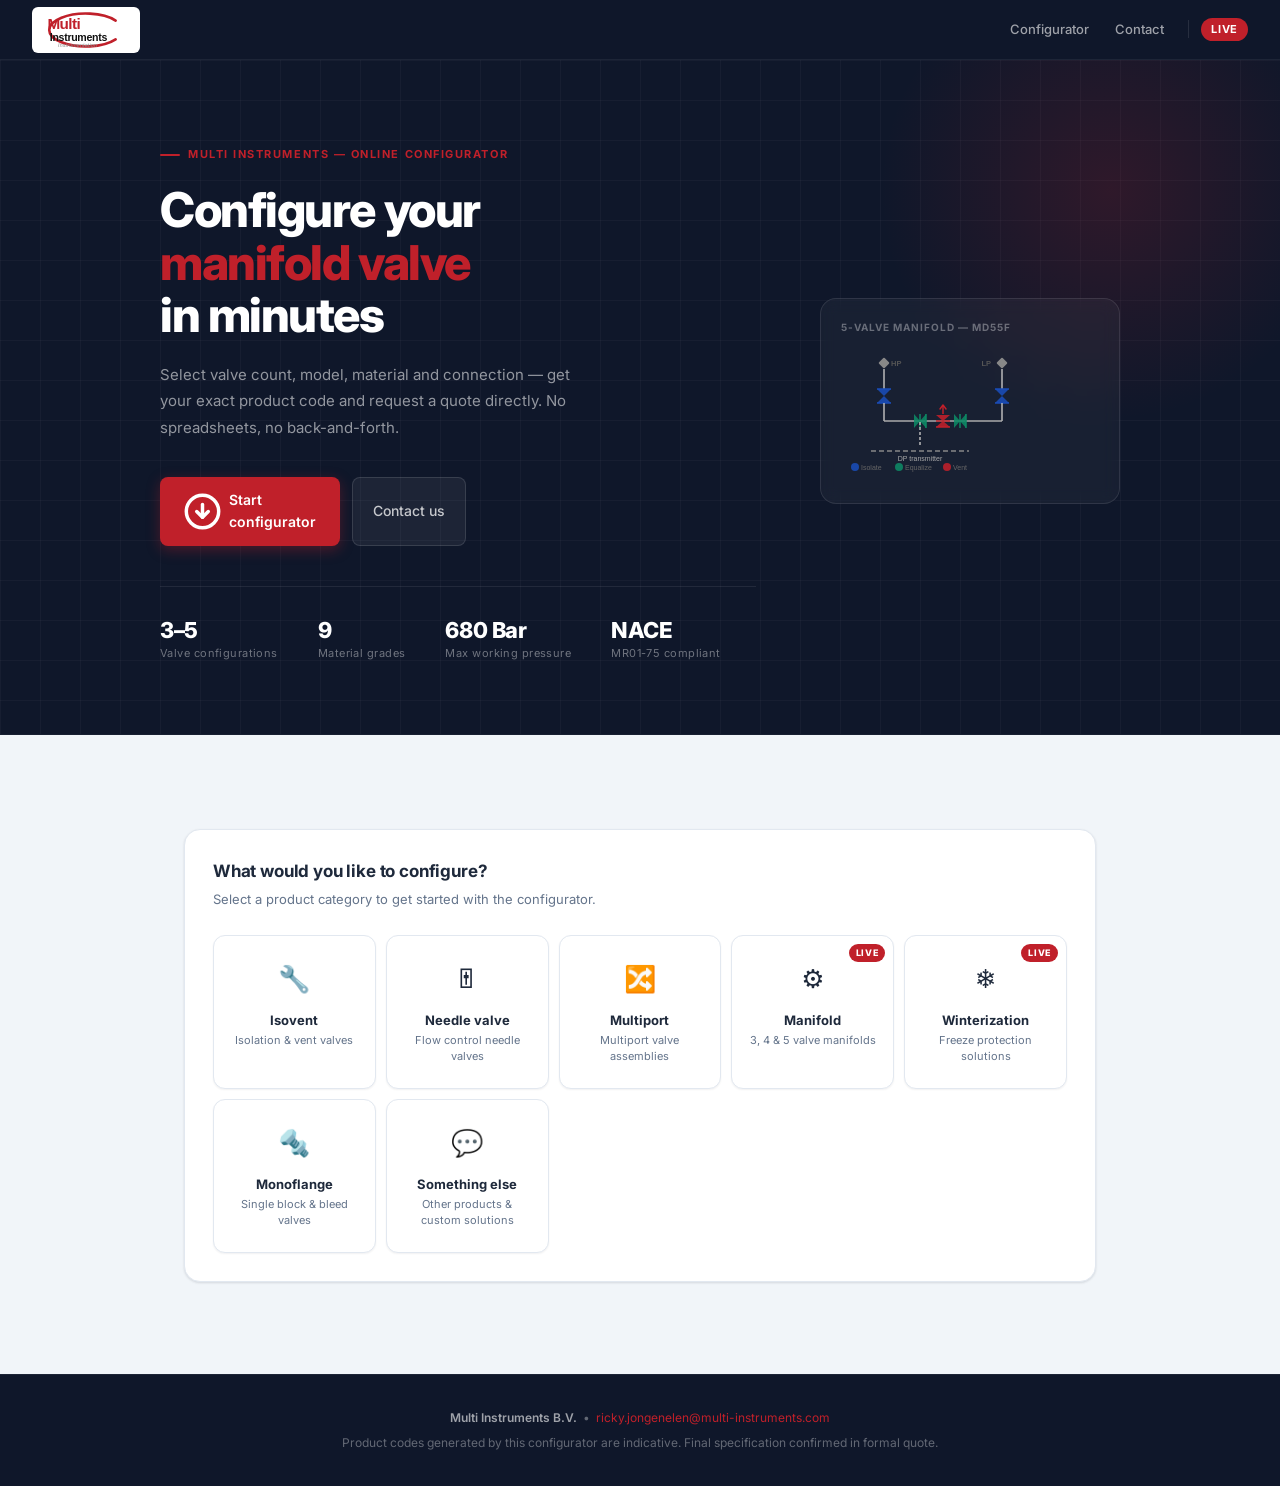
==== commit 791ec1b3: "Fix logo: exact 1:1 recreation with white background, correct oval arc and colors https://claude.ai/" ====
--- a/index.html
+++ b/index.html
@@ -11,17 +11,19 @@
 <!-- ── Topbar ──────────────────────────────────────────── -->
 <header class="topbar">
   <a class="logo-wrap" href="#" onclick="reset();return false;">
-    <!-- Multi Instruments logo — SVG recreation -->
-    <svg viewBox="0 0 172 60" fill="none" xmlns="http://www.w3.org/2000/svg" style="height:42px;width:auto;flex-shrink:0;">
-      <!-- Red C-arc: opens to the right -->
-      <path d="M108,6 A40,24 0 1 0 108,54" stroke="#C0202A" stroke-width="5" fill="none" stroke-linecap="butt"/>
-      <!-- "Multi" bold red -->
-      <text x="14" y="30" font-family="Arial Black,Arial,sans-serif" font-weight="900" font-size="26" fill="#C0202A" letter-spacing="-0.5">Multi</text>
-      <!-- "Instruments" bold dark, slightly smaller -->
-      <text x="14" y="50" font-family="Arial Black,Arial,sans-serif" font-weight="900" font-size="17" fill="#f8fafc" letter-spacing="-0.3">Instruments</text>
-      <!-- "Instrumentation" italic small, muted -->
-      <text x="15" y="60" font-family="Arial,sans-serif" font-style="italic" font-size="8.5" fill="rgba(255,255,255,0.3)" letter-spacing="0.5">Instrumentation</text>
-    </svg>
+    <!-- Multi Instruments logo — exact recreation -->
+    <span style="display:inline-flex;align-items:center;background:#fff;border-radius:6px;padding:3px 8px 3px 6px;">
+      <svg viewBox="0 0 160 68" xmlns="http://www.w3.org/2000/svg" style="height:40px;width:auto;flex-shrink:0;">
+        <!-- Nearly complete red oval, gap at lower-right (~60°) -->
+        <path d="M 132,50 A 62,28 0 1 1 132,18" stroke="#C0202A" stroke-width="4.5" fill="none" stroke-linecap="round"/>
+        <!-- "Multi" bold red -->
+        <text x="16" y="33" font-family="Arial Black,Arial,sans-serif" font-weight="900" font-size="26" fill="#C0202A" letter-spacing="-1">Multi</text>
+        <!-- "Instruments" bold black -->
+        <text x="20" y="52" font-family="Arial Black,Arial,sans-serif" font-weight="900" font-size="18" fill="#111111" letter-spacing="-0.5">Instruments</text>
+        <!-- "Instrumentation" italic small -->
+        <text x="34" y="63" font-family="Arial,sans-serif" font-style="italic" font-size="9" fill="#888" letter-spacing="0.3">Instrumentation</text>
+      </svg>
+    </span>
   </a>
 
   <div class="topbar-right">
